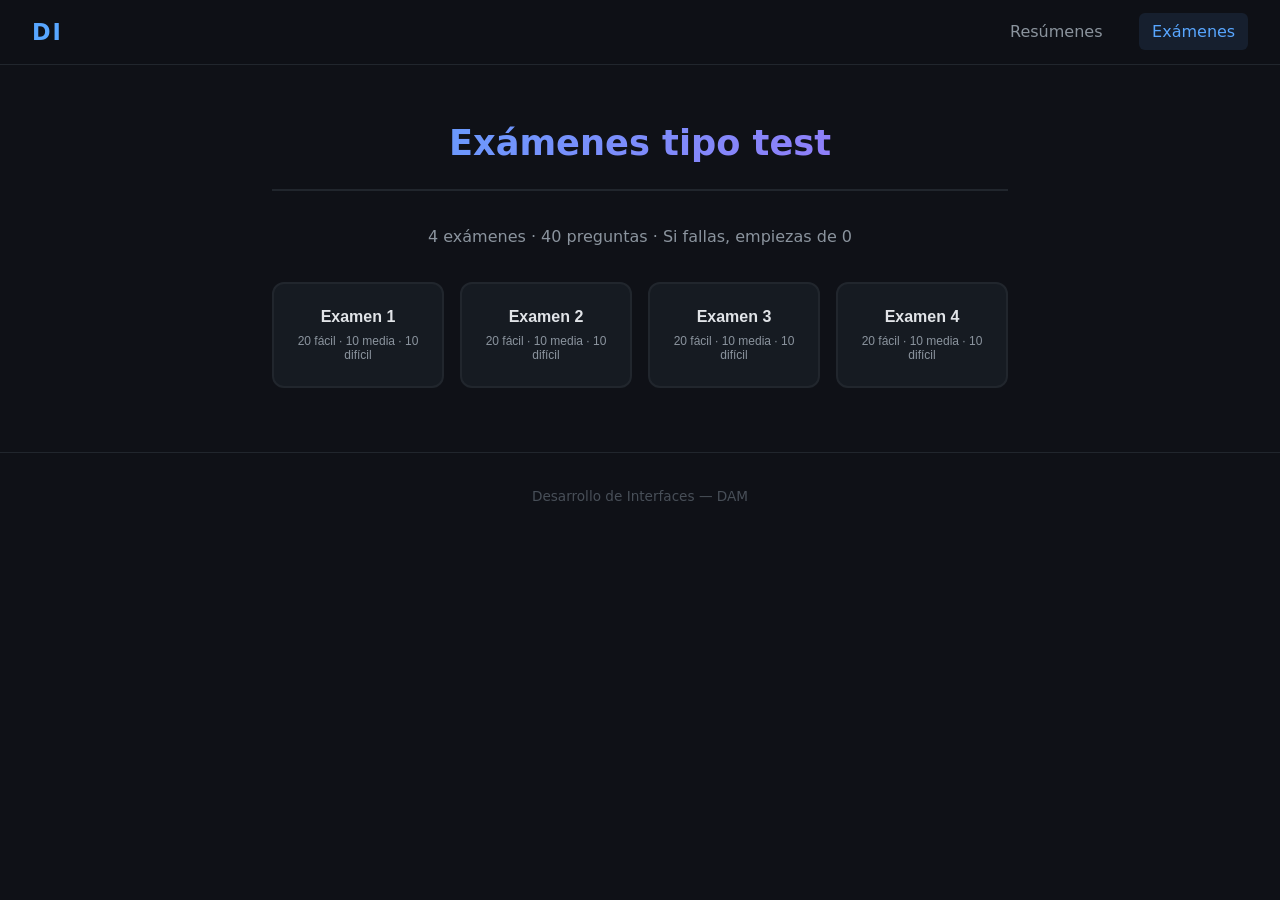
==== examenes.html @ 13e8ae83 "Web completa: resúmenes del temario y 4 exámenes tipo test" ====
<!DOCTYPE html>
<html lang="es">
<head>
    <meta charset="UTF-8">
    <meta name="viewport" content="width=device-width, initial-scale=1.0">
    <title>Exámenes — Desarrollo de Interfaces</title>
    <link rel="stylesheet" href="css/style.css">
</head>
<body>
    <nav class="topnav">
        <a href="index.html" class="nav-logo">DI</a>
        <div class="nav-links">
            <a href="temario.html">Resúmenes</a>
            <a href="examenes.html" class="active">Exámenes</a>
        </div>
    </nav>

    <div class="exam-container">
        <h1 class="tema-title" style="text-align:center;margin-top:1rem;">Exámenes tipo test</h1>
        <p style="text-align:center;color:#8b949e;margin-bottom:2rem;">4 exámenes · 40 preguntas · Si fallas, empiezas de 0</p>

        <div class="exam-selector" id="examSelector">
            <button class="exam-btn" onclick="startExam(0)">Examen 1<div class="difficulty-info">20 fácil · 10 media · 10 difícil</div></button>
            <button class="exam-btn" onclick="startExam(1)">Examen 2<div class="difficulty-info">20 fácil · 10 media · 10 difícil</div></button>
            <button class="exam-btn" onclick="startExam(2)">Examen 3<div class="difficulty-info">20 fácil · 10 media · 10 difícil</div></button>
            <button class="exam-btn" onclick="startExam(3)">Examen 4<div class="difficulty-info">20 fácil · 10 media · 10 difícil</div></button>
        </div>

        <div class="quiz-area" id="quizArea">
            <div class="progress-bar-container"><div class="progress-bar" id="progressBar"></div></div>
            <div class="streak-bar">
                <span>Progreso:</span>
                <div class="streak-dots" id="streakDots"></div>
            </div>
            <div class="quiz-header">
                <span class="quiz-counter">Pregunta <span id="qNum">1</span>/40</span>
                <span class="difficulty-badge" id="diffBadge"></span>
            </div>
            <div class="question-card">
                <div class="question-text" id="qText"></div>
                <div class="options-grid" id="optionsGrid"></div>
            </div>
            <div style="text-align:center;margin-top:1rem;">
                <button class="result-btn btn-restart" onclick="backToSelector()" style="font-size:0.85rem;padding:0.5rem 1.2rem;">← Volver a exámenes</button>
            </div>
        </div>
    </div>

    <!-- FAIL OVERLAY -->
    <div class="result-overlay" id="failOverlay">
        <div class="result-card">
            <div class="result-icon">💀</div>
            <div class="result-title" style="color:#f85149;">¡Has fallado!</div>
            <div class="result-msg" id="failMsg">Vuelves a empezar desde la pregunta 1.</div>
            <button class="result-btn btn-restart" onclick="restartExam()">Reintentar desde el inicio</button>
        </div>
    </div>

    <!-- SUCCESS OVERLAY -->
    <div class="result-overlay" id="successOverlay">
        <div class="result-card">
            <div class="result-icon">🏆</div>
            <div class="result-title" style="color:#3fb950;">¡Examen completado!</div>
            <div class="result-msg" id="successMsg">Has contestado las 40 preguntas correctamente.</div>
            <button class="result-btn btn-success" onclick="backToSelector()">Volver a exámenes</button>
        </div>
    </div>

    <footer><p>Desarrollo de Interfaces — DAM</p></footer>

<script>
// ===================== ALL 160 QUESTIONS =====================
// Each exam: 40 questions (indices 0-19 easy, 20-29 medium, 30-39 hard)
const allExams = [

// ==================== EXAMEN 1 ====================
[
// --- FÁCIL (20) ---
{q:"¿Qué norma ISO define la usabilidad?",o:["ISO 9241-11","ISO 27001","ISO 9001","ISO 14001"],a:0,d:"facil"},
{q:"¿Cuáles son los tres pilares de la usabilidad según la ISO 9241-11?",o:["Efectividad, eficiencia y satisfacción","Velocidad, diseño y color","Accesibilidad, portabilidad y seguridad","Funcionalidad, fiabilidad y mantenibilidad"],a:0,d:"facil"},
{q:"Un radio button permite selección...",o:["Exclusiva (1 de N)","Múltiple (0 a N)","De texto libre","De arrastrar y soltar"],a:0,d:"facil"},
{q:"¿Qué tipo de interfaz es la de un software interno de un banco que el empleado debe usar obligatoriamente?",o:["Uso obligado","Uso electivo","Uso opcional","Uso recreativo"],a:0,d:"facil"},
{q:"¿Qué patrón de escaneo es típico en páginas con mucho texto como blogs?",o:["Patrón en F","Patrón en Z","Patrón en X","Patrón en L"],a:0,d:"facil"},
{q:"¿Cuántos elementos puede retener la memoria a corto plazo según la Ley de Miller?",o:["Entre 5 y 9","Entre 1 y 3","Entre 10 y 15","Entre 20 y 25"],a:0,d:"facil"},
{q:"Un checkbox permite selección...",o:["Múltiple (0 a N)","Exclusiva (1 de N)","Solo de 2 opciones","Secuencial"],a:0,d:"facil"},
{q:"¿Qué tipo de diálogo bloquea el resto de la aplicación?",o:["Modal","No modal","Flotante","Emergente"],a:0,d:"facil"},
{q:"¿Qué tipo de fuente es generalmente preferida para interfaces digitales?",o:["Sans Serif","Serif","Monospace","Cursiva"],a:0,d:"facil"},
{q:"¿Qué estándar WCAG AA exige para el contraste de texto?",o:["Ratio 4.5:1","Ratio 2:1","Ratio 10:1","Ratio 1:1"],a:0,d:"facil"},
{q:"¿Qué representa la fase final de obtención de información útil de una base de datos?",o:["Los informes","Las consultas SQL","Las tablas","Los formularios"],a:0,d:"facil"},
{q:"¿Qué sección del informe aparece una sola vez al inicio con el título y logo?",o:["Cabecera del informe","Cabecera de página","Detalle","Pie de informe"],a:0,d:"facil"},
{q:"¿Qué sección del informe contiene el grueso de la información y se repite por cada registro?",o:["Detalle","Cabecera del informe","Pie de grupo","Cabecera de grupo"],a:0,d:"facil"},
{q:"¿Qué herramienta de informes utiliza archivos XML para definir la lógica visual?",o:["PHPReports","Crystal Reports","JasperReports","Microsoft Report Builder"],a:0,d:"facil"},
{q:"En JasperReports, ¿cuál es el formato del fichero de diseño legible?",o:["JRXML","JASPER","JSON","CSV"],a:0,d:"facil"},
{q:"¿Qué formato se obtiene al compilar un fichero JRXML?",o:[".jasper",".jar",".class",".pdf"],a:0,d:"facil"},
{q:"¿Qué librería Apache se usa para generar PDFs en JasperReports?",o:["iText PDF Library","Apache POI","Commons Logging","Commons Digester"],a:0,d:"facil"},
{q:"¿Qué tipo de control combina una caja de texto con una lista?",o:["Combo box","Drop-down list","Radio button","Checkbox"],a:0,d:"facil"},
{q:"Según Nielsen, ¿qué heurística dice que el sistema siempre debe informar al usuario de lo que ocurre?",o:["Visibilidad del estado del sistema","Prevención de errores","Diseño estético y minimalista","Ayuda y documentación"],a:0,d:"facil"},
{q:"¿Qué patrón de escaneo es típico en Landing Pages con poco texto?",o:["Patrón en Z","Patrón en F","Patrón en S","Patrón en W"],a:0,d:"facil"},

// --- MEDIA (10) ---
{q:"¿Qué diferencia hay entre eficacia y eficiencia en usabilidad?",o:["Eficacia es lograr el objetivo; eficiencia es con cuántos recursos","Eficiencia es lograr el objetivo; eficacia es la rapidez","Son sinónimos dentro de la ISO 9241-11","Eficacia mide satisfacción; eficiencia mide errores"],a:0,d:"media"},
{q:"¿Qué es la affordance en diseño de interfaces?",o:["Lo que un objeto puede hacer (su capacidad funcional)","El color que tiene un botón","La posición de un elemento en pantalla","El tipo de fuente utilizada"],a:0,d:"media"},
{q:"¿Cuál es la diferencia entre un informe incrustado y uno no incrustado?",o:["El incrustado se compila con el binario; el no incrustado es un archivo externo","El incrustado es dinámico; el no incrustado es estático","No hay diferencia real","El incrustado solo funciona en web"],a:0,d:"media"},
{q:"¿Qué modelo de objetos de Crystal Reports permite manipular programáticamente el informe en tiempo de ejecución?",o:["ReportDocument","CrystalReportViewer","InfoObject","ReportEngine"],a:0,d:"media"},
{q:"En la Ley de Jakob, ¿qué principio establece?",o:["Los usuarios esperan que tu sitio funcione como los demás que usan","Cada página debe tener máximo 7 elementos","Los colores deben ser consistentes","Los menús deben estar siempre visibles"],a:0,d:"media"},
{q:"¿Cuál es la ventaja principal de filtrar datos en el origen (SQL) vs en el destino?",o:["Es más eficiente porque reduce la carga de datos transferidos","No tiene ninguna ventaja","Se obtienen más registros","Permite usar más colores en el informe"],a:0,d:"media"},
{q:"¿Qué función de PHPReports recupera el valor actual del puntero en la fila?",o:["getValue(campo)","getSum(campo)","getMax(campo)","getRowCount()"],a:0,d:"media"},
{q:"Un aviso de batería baja en el móvil, ¿qué tipo de diálogo debería ser?",o:["No modal, porque no debe interrumpir al usuario","Modal, porque es una alerta importante","Siempre debería ser una notificación push","No debería mostrarse nunca"],a:0,d:"media"},
{q:"¿Por qué no se debe usar solo el color para transmitir información importante en una interfaz?",o:["Porque las personas con daltonismo no podrían percibirla","Porque los colores se ven diferentes en cada pantalla","Porque los colores distraen","Porque slows down rendering"],a:0,d:"media"},
{q:"¿Qué sección del informe muestra subtotales y resúmenes por categoría?",o:["Pie de grupo","Cabecera del informe","Detalle","Cabecera de página"],a:0,d:"media"},

// --- DIFÍCIL (10) ---
{q:"¿Cuál es la diferencia entre affordance y significancia en diseño de interfaces?",o:["Affordance es lo que el objeto puede hacer; significancia es la pista visual que lo comunica","Son el mismo concepto con diferente nombre","Affordance es visual; significancia es funcional","Significancia solo aplica a iconos, affordance a botones"],a:0,d:"dificil"},
{q:"En Crystal Reports, ¿qué modelo de objetos está orientado a configuración avanzada en servidores Enterprise?",o:["InfoObject","ReportDocument","CrystalReportViewer","ReportFactory"],a:0,d:"dificil"},
{q:"¿Por qué se recomienda evitar el azul puro en texto fino de interfaces?",o:["El ojo humano tiene dificultad para enfocarlo en líneas finas","No se ve bien en pantallas OLED","Es un color reservado para enlaces","Reduce el contraste automáticamente"],a:0,d:"dificil"},
{q:"¿Qué dependencia Apache en JasperReports se encarga del análisis de reglas de configuración XML de los JRXML?",o:["Commons Digester","Commons Logging","iText PDF Library","Apache POI"],a:0,d:"dificil"},
{q:"¿Qué heurística de Nielsen establece que los aceleradores para expertos deben ser invisibles para los novatos?",o:["Flexibilidad y eficiencia de uso","Prevención de errores","Consistencia y estándares","Reconocer mejor que recordar"],a:0,d:"dificil"},
{q:"¿Qué visor de JasperReports extiende JFrame y funciona como ventana independiente?",o:["JasperViewer","JRViewer","JasperExportManager","JasperPrint"],a:0,d:"dificil"},
{q:"En un informe incrustado (embedded), ¿por qué ofrece mayor seguridad que uno externo?",o:["Porque al compilar se incrusta en el ensamblado (DLL/EXE) y no es editable","Porque usa encriptación AES","Porque requiere autenticación del usuario","Porque solo funciona en redes locales"],a:0,d:"dificil"},
{q:"¿Por qué las rutas de disco fallan al empaquetar un JAR con informes JasperReports?",o:["Porque al empaquetar el JAR las rutas absolutas no existen dentro del archivo comprimido","Porque Java no soporta rutas de disco","Porque los informes deben ser compilados antes","Porque el JAR no puede contener archivos XML"],a:0,d:"dificil"},
{q:"¿Qué test de usabilidad se realiza en la fase final para certificar que cumple los estándares?",o:["Test de validación","Test exploratorio","Test de evaluación","Test de comparación"],a:0,d:"dificil"},
{q:"¿Qué método de Java permite acceder a ficheros de forma independiente al sistema operativo dentro de un JAR?",o:["getClass().getResource()","File.open()","System.loadLibrary()","Runtime.exec()"],a:0,d:"dificil"}
],

// ==================== EXAMEN 2 ====================
[
// --- FÁCIL (20) ---
{q:"¿Qué es la usabilidad?",o:["El grado en que un producto puede ser usado con efectividad, eficiencia y satisfacción","La velocidad con la que carga una página","La cantidad de funciones que tiene un software","Lo bonito que es un diseño"],a:0,d:"facil"},
{q:"En una interfaz de uso electivo, ¿qué pasa si la usabilidad es mala?",o:["El usuario se va a la competencia","El usuario debe adaptarse","No pasa nada","El sistema se cae"],a:0,d:"facil"},
{q:"¿Qué sección del informe se repite en cada folio con los encabezados de columna?",o:["Cabecera de página","Cabecera del informe","Detalle","Pie de informe"],a:0,d:"facil"},
{q:"¿Qué principio de diseño visual dice que los controles similares deben estar juntos?",o:["Agrupamiento","Visibilidad","Consistencia","Minimismo"],a:0,d:"facil"},
{q:"¿Qué heurística de Nielsen habla de ofrecer salidas de emergencia claras como Deshacer?",o:["Control y libertad del usuario","Visibilidad del estado","Prevención de errores","Diseño minimalista"],a:0,d:"facil"},
{q:"Un diálogo no modal permite...",o:["Interactuar con la ventana principal mientras está abierto","Bloquear toda la aplicación","Solo ver información","Ejecutar scripts automáticos"],a:0,d:"facil"},
{q:"¿Qué componente de JasperReports se genera al llenar un .jasper con datos?",o:["JasperPrint","JRXML","JasperViewer","JRViewer"],a:0,d:"facil"},
{q:"¿A qué formatos puede exportarse un JasperPrint?",o:["PDF, HTML, Excel, Word","Solo PDF","Solo HTML","Solo Excel"],a:0,d:"facil"},
{q:"¿Qué propiedad del color se refiere a la pureza del mismo?",o:["Saturación","Tonalidad","Brillo","Opacidad"],a:0,d:"facil"},
{q:"¿Qué tipo de usuario necesita claridad, guía paso a paso y seguridad?",o:["Usuario novato","Usuario experto","Administrador del sistema","Diseñador UX"],a:0,d:"facil"},
{q:"¿Qué es un modelo mental en diseño de interfaces?",o:["Lo que el usuario cree sobre cómo funciona un sistema","El diagrama UML del sistema","El código fuente de la interfaz","Las instrucciones del manual"],a:0,d:"facil"},
{q:"¿Qué función de PHPReports cuenta las filas del grupo actual?",o:["getRowCount()","getValue()","getSum()","getMax()"],a:0,d:"facil"},
{q:"¿Qué librería Apache transforma datos en libros de Microsoft Excel en JasperReports?",o:["Apache POI","iText PDF","Commons Logging","Commons Digester"],a:0,d:"facil"},
{q:"¿Cuál es el primer paso para crear un informe en Crystal Reports con Visual Studio?",o:["Nuevo Proyecto → Reporting → Aplicación de Crystal Reports","Abrir un archivo PDF","Escribir código SQL directamente","Crear una base de datos nueva"],a:0,d:"facil"},
{q:"¿Qué regla de diseño dice que el texto oscuro debe ir sobre fondo claro?",o:["Contraste","Saturación","Agrupamiento","Affordance"],a:0,d:"facil"},
{q:"¿Qué principio de la Gestalt dice que los elementos cercanos se perciben como relacionados?",o:["Principio de agrupamiento (proximidad)","Principio de similitud","Principio de cierre","Principio de continuidad"],a:0,d:"facil"},
{q:"¿Qué tipo de test de usabilidad se usa en la fase inicial para evaluar conceptos preliminares?",o:["Test exploratorio","Test de validación","Test de comparación","Test de evaluación"],a:0,d:"facil"},
{q:"Los informes incluyen metadatos como...",o:["Números de página, fechas de generación, agrupaciones","Solo el nombre de la base de datos","Solo la fecha actual","Solo el nombre del usuario"],a:0,d:"facil"},
{q:"¿Qué es la tolerancia al error en usabilidad?",o:["Prevenir errores, facilitar recuperación y permitir reversibilidad","Ignorar todos los errores del usuario","Mostrar solo códigos de error técnicos","Reiniciar la app ante cualquier fallo"],a:0,d:"facil"},
{q:"¿Qué sección del informe indica el inicio de una nueva categoría?",o:["Cabecera de grupo","Cabecera de página","Pie de informe","Detalle"],a:0,d:"facil"},

// --- MEDIA (10) ---
{q:"¿Qué diferencia principal hay entre una drop-down list y un combo box?",o:["El combo box permite escribir un valor nuevo además de elegir de la lista","No hay diferencia","La drop-down permite selección múltiple","El combo box solo muestra números"],a:0,d:"media"},
{q:"¿Qué significa que la memorabilidad es clave para software de uso esporádico?",o:["Que el usuario pueda volver después de mucho tiempo y recordar cómo usarlo","Que el software se cierre automáticamente","Que necesita tutorial obligatorio cada vez","Que solo funciona con contraseña"],a:0,d:"media"},
{q:"¿Por qué un radio button siempre debe tener una opción seleccionada por defecto?",o:["Para que el usuario siempre tenga un valor inicial válido y no deje la selección vacía","Porque el sistema no puede funcionar sin selección","Porque es una regla del navegador","Para que el formulario sea más bonito"],a:0,d:"media"},
{q:"En PHPReports, ¿qué método vincula la lógica del informe con el archivo XML?",o:["setXML(\"archivo.xml\")","run()","setPassword()","setUser()"],a:0,d:"media"},
{q:"¿Cuál es la diferencia entre el test de evaluación y el test de validación?",o:["Evaluación valida operaciones en fase intermedia; validación certifica en fase final","Son el mismo test con diferente nombre","Evaluación es más difícil","Validación se hace solo con código"],a:0,d:"media"},
{q:"¿Qué heurística de Nielsen establece que es mejor un diseño que prevenga errores que buenos mensajes de error?",o:["Prevención de errores","Ayudar a reconocer errores","Visibilidad del estado","Control y libertad del usuario"],a:0,d:"media"},
{q:"¿Por qué los informes son más complejos de construir que una consulta SQL?",o:["Porque requieren definir jerarquías, flujos y sumarios además de los datos","Porque necesitan más memoria RAM","Porque SQL no puede usarse en informes","Porque los informes no usan bases de datos"],a:0,d:"media"},
{q:"Si un icono no tiene etiqueta de texto ni tooltip, ¿qué problema genera?",o:["Duda → fricción → mala usabilidad","Mejora el rendimiento","Es más accesible","No genera ningún problema"],a:0,d:"media"},
{q:"¿Qué modelo de Crystal Reports es el más ligero y se usa para ver e imprimir informes?",o:["CrystalReportViewer","ReportDocument","InfoObject","ReportEngine"],a:0,d:"media"},
{q:"¿Qué sucede si el diseño no coincide con el modelo mental del usuario?",o:["Se genera fricción y el usuario comete errores","El sistema se bloquea","El diseño se adapta automáticamente","No pasa nada importante"],a:0,d:"media"},

// --- DIFÍCIL (10) ---
{q:"¿Cuál es la diferencia entre un informe incrustado y uno no incrustado en cuanto a mantenimiento?",o:["El incrustado requiere recompilación; el no incrustado permite actualización en caliente","El incrustado se actualiza automáticamente; el no incrustado se borra","Ambos requieren recompilación","Ambos permiten actualización en caliente"],a:0,d:"dificil"},
{q:"¿Qué estrategia debe seguirse si en una base de datos no hay un campo de 'ciudad' para filtrar informes?",o:["Buscar por rango de códigos postales o prefijos telefónicos","No se puede filtrar","Crear una nueva base de datos","Pedir al usuario que escriba la ciudad manualmente"],a:0,d:"dificil"},
{q:"¿Qué heurística de Nielsen dice que cada unidad de información extra compite con la información relevante?",o:["Diseño estético y minimalista","Visibilidad del estado","Prevención de errores","Correspondencia con el mundo real"],a:0,d:"dificil"},
{q:"En JasperReports, ¿en qué paso del flujo se une el .jasper con un DataSource?",o:["En el llenado (fill), generando un JasperPrint","En la compilación del JRXML","En la exportación a PDF","En la creación del diseño"],a:0,d:"dificil"},
{q:"¿Qué diferencia hay entre JRViewer y JasperViewer?",o:["JRViewer está basado en JPanel (se incrusta en apps); JasperViewer extiende JFrame (ventana independiente)","Son iguales pero con diferente nombre","JRViewer solo exporta; JasperViewer solo visualiza","JRViewer es para web; JasperViewer para escritorio"],a:0,d:"dificil"},
{q:"¿Qué dependencia de JasperReports se encarga de la gestión centralizada de depuración de errores del motor?",o:["Commons Logging","Commons Digester","iText PDF Library","Apache POI"],a:0,d:"dificil"},
{q:"¿Qué clase de JasperReports se usa para exportaciones directas a ficheros sin interfaz gráfica?",o:["JasperExportManager","JasperViewer","JRViewer","JasperPrint"],a:0,d:"dificil"},
{q:"¿Por qué la eficacia se considera un prerrequisito y la eficiencia una optimización?",o:["Porque primero el usuario debe lograr su objetivo y luego se mide con cuántos recursos lo hizo","Porque la eficiencia no importa","Porque la eficacia solo se mide en tests","Porque la eficiencia solo aplica a sistemas rápidos"],a:0,d:"dificil"},
{q:"¿Qué tipo de prueba de usabilidad compara alternativas de diseño o con la competencia?",o:["Test de comparación","Test de validación","Test exploratorio","Test de evaluación"],a:0,d:"dificil"},
{q:"¿Cuál es la regla de oro del filtrado de informes en Big Data?",o:["Basar los filtros en campos indexados para tiempos de respuesta óptimos","Usar solo filtros de texto","Nunca filtrar en Big Data","Filtrar siempre en el destino"],a:0,d:"dificil"}
],

// ==================== EXAMEN 3 ====================
[
// --- FÁCIL (20) ---
{q:"¿Qué significa eficacia en usabilidad?",o:["Lograr el objetivo con precisión y plenitud","Hacerlo rápido","Que sea bonito","Que no haya errores técnicos"],a:0,d:"facil"},
{q:"¿Qué significa eficiencia en usabilidad?",o:["Los recursos empleados (tiempo, esfuerzo) para lograr el objetivo","Lograr el objetivo","La satisfacción del usuario","El número de funciones disponibles"],a:0,d:"facil"},
{q:"¿Qué principio de diseño establece que los controles frecuentes deben ser visibles y los raros ocultos?",o:["Visibilidad","Agrupamiento","Consistencia","Affordance"],a:0,d:"facil"},
{q:"Un usuario experto necesita principalmente...",o:["Rapidez, eficiencia y control total","Guía paso a paso y seguridad","Colores brillantes","Tutoriales constantes"],a:0,d:"facil"},
{q:"¿Qué tipo de fuente se considera mejor para papel impreso?",o:["Serif","Sans Serif","Monospace","Decorativa"],a:0,d:"facil"},
{q:"¿Qué propiedad del color se refiere a la cantidad de luz?",o:["Brillo","Tonalidad","Saturación","Opacidad"],a:0,d:"facil"},
{q:"¿Qué heurística de Nielsen habla de seguir las convenciones de la plataforma?",o:["Consistencia y estándares","Visibilidad del estado","Control y libertad","Diseño minimalista"],a:0,d:"facil"},
{q:"¿Qué sección del informe contiene los totales generales?",o:["Pie de informe","Cabecera del informe","Detalle","Cabecera de grupo"],a:0,d:"facil"},
{q:"¿Qué método ejecuta el motor de transformación en PHPReports?",o:["run()","execute()","start()","generate()"],a:0,d:"facil"},
{q:"¿Para qué sirve un diálogo modal?",o:["Para decisiones críticas como confirmar borrado de datos","Para mostrar paletas de herramientas","Para mostrar notificaciones informativas","Para hacer búsquedas"],a:0,d:"facil"},
{q:"¿Qué heurística de Nielsen dice que hay que hablar el lenguaje del usuario?",o:["Correspondencia con el mundo real","Consistencia y estándares","Diseño minimalista","Prevención de errores"],a:0,d:"facil"},
{q:"La facilidad de aprendizaje es clave para sistemas de...",o:["Uso público como webs","Uso interno de empresa","Uso esporádico","Juegos"],a:0,d:"facil"},
{q:"¿Qué tipo de conexión configura Crystal Reports para acceder a SQL Server?",o:["OLE DB (ADO)","FTP","SSH","WebSocket"],a:0,d:"facil"},
{q:"¿Qué representa la tonalidad de un color?",o:["El color en sí (rojo, verde, azul...)","La pureza del color","La cantidad de luz","La transparencia"],a:0,d:"facil"},
{q:"¿Qué acción realiza la función getSum(campo) de PHPReports?",o:["Acumula en memoria los valores para el grupo actual","Recupera el valor actual","Cuenta filas","Obtiene el valor máximo"],a:0,d:"facil"},
{q:"Una tienda online es un ejemplo de interfaz de...",o:["Uso electivo","Uso obligado","Uso interno","Uso restringido"],a:0,d:"facil"},
{q:"¿Qué es la reversibilidad en tolerancia al error?",o:["La posibilidad de deshacer acciones (botón Deshacer)","Que el sistema nunca falle","Que no haya botones","Que el sistema se reinicie solo"],a:0,d:"facil"},
{q:"¿Qué heurística dice que es mejor reconocer que recordar?",o:["Reconocer mejor que recordar","Prevención de errores","Consistencia y estándares","Ayuda y documentación"],a:0,d:"facil"},
{q:"Un panel de colores en Photoshop debería ser un diálogo...",o:["No modal, porque necesitas ver el lienzo","Modal, porque es una herramienta importante","Maximizado","Minimizado"],a:0,d:"facil"},
{q:"¿Dónde se ubican los subtotales de un grupo en un informe?",o:["En el pie de grupo","En la cabecera del informe","En el detalle","En la cabecera de página"],a:0,d:"facil"},

// --- MEDIA (10) ---
{q:"¿Qué ventaja tienen los informes no incrustados sobre los incrustados?",o:["Permiten actualización en caliente sin recompilar","Son más seguros","Se compilan automáticamente","Tienen mejor rendimiento"],a:0,d:"media"},
{q:"¿Por qué la satisfacción del usuario es importante en usabilidad?",o:["Porque un usuario insatisfecho abandonará el producto incluso si es funcional","Solo importa en redes sociales","No es realmente importante","Solo afecta a usuarios novatos"],a:0,d:"media"},
{q:"¿Qué problema puede generar usar colores muy saturados en una interfaz?",o:["Cansan la vista del usuario","Mejoran la legibilidad","No generan ningún problema","Hacen la interfaz más accesible"],a:0,d:"media"},
{q:"¿Qué significa que la significancia es una pista visual que comunica la affordance?",o:["Que elementos visuales como sombras o bordes indican que algo es clickeable","Que el color del botón cambia al hacer click","Que hay un manual de usuario incluido","Que todos los elementos deben ser iguales"],a:0,d:"media"},
{q:"¿Por qué es mejor usar un calendario en lugar de pedir escribir fechas manualmente?",o:["Porque previene errores de formato y entrada","Porque es más bonito","Porque ocupa menos espacio","Porque es obligatorio por ley"],a:0,d:"media"},
{q:"¿Qué riesgo tiene una interfaz de uso obligado con mala usabilidad?",o:["El usuario se frustra pero debe adaptarse, reduciendo productividad","El usuario se va a la competencia","No tiene ningún riesgo","El sistema se vuelve más seguro"],a:0,d:"media"},
{q:"¿Para qué caso de uso son ideales los informes no incrustados?",o:["ERPs e informes web dinámicos donde el diseño cambia frecuentemente","Apps de escritorio cerradas","Aplicaciones móviles","Juegos"],a:0,d:"media"},
{q:"¿Qué heurística de Nielsen dice que los mensajes de error deben estar en lenguaje claro y sugerir solución?",o:["Ayudar a reconocer, diagnosticar y recuperarse de errores","Prevención de errores","Consistencia y estándares","Visibilidad del estado"],a:0,d:"media"},
{q:"¿Qué significado puede tener el color rojo según la cultura?",o:["Puede significar peligro o suerte según la cultura","Siempre significa peligro","Siempre significa amor","No tiene significado cultural"],a:0,d:"media"},
{q:"¿Cuál es la diferencia entre evaluación heurística y test con usuarios?",o:["Heurística la hacen expertos buscando violaciones de principios; test con usuarios observa personas reales","Son el mismo proceso","Heurística es más cara","Test con usuarios no requiere observación"],a:0,d:"media"},

// --- DIFÍCIL (10) ---
{q:"Si pones el logo de un sitio web a la derecha en vez de a la izquierda, ¿qué principio se viola?",o:["La Ley de Jakob (modelo mental del usuario basado en otros sitios)","Principio de agrupamiento","Ley de Miller","Principio de contraste"],a:0,d:"dificil"},
{q:"¿Por qué getClass().getResource() es preferible a rutas absolutas para acceder a informes en Java?",o:["Porque funciona independientemente del SO y dentro de archivos JAR","Porque es más rápido","Porque no necesita permisos de lectura","Porque solo funciona en Windows"],a:0,d:"dificil"},
{q:"¿Qué relación hay entre la Ley de Miller y el diseño de menús de navegación?",o:["Los menús no deben mostrar más de 5-9 opciones seguidas sin agrupar","Los menús deben ser siempre horizontales","La ley no aplica a menús","Los menús deben tener al menos 15 opciones"],a:0,d:"dificil"},
{q:"En el flujo de JasperReports, ¿por qué el JRXML solo se recompila si hay cambios en el diseño?",o:["Porque el .jasper binario ya compilado se reutiliza para mejorar rendimiento","Porque Java no permite recompilaciones","Porque el JRXML se borra después de compilar","Porque los cambios de datos requieren recompilación"],a:0,d:"dificil"},
{q:"¿Cuál es el uso ideal de informes incrustados (embedded)?",o:["Aplicaciones de escritorio cerradas donde la seguridad prima","ERPs web con informes dinámicos","Sistemas donde el diseño cambia frecuentemente","Aplicaciones móviles con actualizaciones constantes"],a:0,d:"dificil"},
{q:"¿Qué heurística de Nielsen se viola si una aplicación usa términos técnicos incomprensibles para el usuario final?",o:["Correspondencia con el mundo real","Consistencia y estándares","Diseño minimalista","Flexibilidad y eficiencia"],a:0,d:"dificil"},
{q:"¿Qué impacto tiene la falta de significancia en un botón plano sin bordes ni sombras?",o:["El usuario no reconoce que es interactivo y no lo pulsa","El botón funciona más rápido","Mejora la accesibilidad","Reduce el tiempo de carga"],a:0,d:"dificil"},
{q:"En PHPReports, ¿qué función se usa para mostrar el récord de ventas (valor más alto) de un grupo?",o:["getMax(campo)","getSum(campo)","getValue(campo)","getRowCount()"],a:0,d:"dificil"},
{q:"¿Por qué es importante que las carpetas marcadas como Resources se inyecten en el classpath al construir?",o:["Para que los informes sean accesibles dentro del JAR empaquetado independientemente del SO","Para que el IDE compile más rápido","Para que los archivos se borren automáticamente","Para cumplir requisitos de seguridad"],a:0,d:"dificil"},
{q:"¿Qué test de usabilidad es más apropiado para comparar tu diseño con el de la competencia?",o:["Test de comparación","Test de validación","Test exploratorio","Test de evaluación"],a:0,d:"dificil"}
],

// ==================== EXAMEN 4 ====================
[
// --- FÁCIL (20) ---
{q:"¿Qué heurística de Nielsen habla de ofrecer ayuda y documentación fácil de buscar?",o:["Ayuda y documentación","Prevención de errores","Visibilidad del estado","Diseño estético"],a:0,d:"facil"},
{q:"Los registros individuales crudos se muestran en...",o:["Una tabla","Un informe","Un formulario","Un gráfico"],a:0,d:"facil"},
{q:"¿Qué propiedad del color se refiere al color en sí?",o:["Tonalidad","Saturación","Brillo","Contraste"],a:0,d:"facil"},
{q:"¿Qué heurística habla de no contener información irrelevante?",o:["Diseño estético y minimalista","Ayuda y documentación","Visibilidad del estado","Control y libertad"],a:0,d:"facil"},
{q:"¿Qué clase se instancia primero en PHPReports?",o:["PHPReportMaker","PHPReportViewer","PHPReportEngine","PHPReportBuilder"],a:0,d:"facil"},
{q:"¿Dónde debe ponerse el botón de compra según el patrón en Z?",o:["Abajo-derecha","Arriba-izquierda","Centro de la página","Abajo-izquierda"],a:0,d:"facil"},
{q:"¿Qué tres cosas debe dar la tolerancia al error?",o:["Prevención, recuperación y reversibilidad","Velocidad, color y tamaño","Contraste, brillo y saturación","Eficacia, eficiencia y satisfacción"],a:0,d:"facil"},
{q:"¿Qué principio de diseño mantiene la misma distribución y estilo en toda la app?",o:["Consistencia","Agrupamiento","Visibilidad","Affordance"],a:0,d:"facil"},
{q:"¿Qué tipo de interfaz ideal tiene el usuario experto?",o:["Atajos de teclado, comandos, personalización","Asistentes y menús explicativos","Iconos grandes con texto descriptivo","Tutoriales interactivos"],a:0,d:"facil"},
{q:"En un informe, ¿qué son los campos calculados?",o:["Resultados que no existen físicamente en la BD como porcentajes","Campos que se calculan a mano","Columnas vacías del informe","Campos obligatorios del formulario"],a:0,d:"facil"},
{q:"¿Cómo se escribe un buen mensaje de error según la usabilidad?",o:["En lenguaje claro indicando el problema y sugiriendo solución","Con un código numérico técnico","Solo con el texto 'Error'","En inglés siempre"],a:0,d:"facil"},
{q:"¿Qué función de PHPReports obtiene el valor máximo del grupo?",o:["getMax(campo)","getSum(campo)","getValue(campo)","getAvg(campo)"],a:0,d:"facil"},
{q:"¿Qué es la facilidad de aprendizaje en usabilidad?",o:["La facilidad para realizar tareas la primera vez que se usa el diseño","La velocidad de carga de la página","La cantidad de tutoriales disponibles","El número de idiomas soportados"],a:0,d:"facil"},
{q:"¿Qué sucede cuando guardas cambios al cerrar una aplicación? ¿Qué tipo de diálogo aparece?",o:["Modal, porque es una decisión crítica","No modal, porque no es importante","No aparece ninguno","Un diálogo flotante"],a:0,d:"facil"},
{q:"¿Qué usa una drop-down list para evitar errores del usuario?",o:["Una lista cerrada de opciones predefinidas","Texto libre sin validación","Solo números","Solo fechas"],a:0,d:"facil"},
{q:"¿Cuántas heurísticas estableció Jakob Nielsen?",o:["10","5","7","12"],a:0,d:"facil"},
{q:"El espacio en blanco sirve para...",o:["Separar secciones visualmente y mejorar la legibilidad","Desperdiciar espacio en pantalla","Hacer la página más lenta","Ocultar contenido importante"],a:0,d:"facil"},
{q:"¿Con qué se deben acompañar siempre los iconos para evitar ambigüedad?",o:["Etiqueta de texto o tooltip","Más iconos","Colores brillantes","Animaciones"],a:0,d:"facil"},
{q:"¿Qué formato universal tienen los informes para presentar información?",o:["Lenguaje visual y escrito comprensible sin formación previa","Solo código binario","Solo gráficos","Solo tablas numéricas"],a:0,d:"facil"},
{q:"¿Qué componente de un informe otorga permanencia y movilidad fuera del sistema?",o:["La portabilidad (diseñados para impresión)","La velocidad","El color","La base de datos"],a:0,d:"facil"},

// --- MEDIA (10) ---
{q:"¿Por qué en el patrón en F el contenido importante debe estar al inicio de los párrafos?",o:["Porque el usuario solo lee las primeras palabras de cada línea antes de escanear verticalmente","Porque los motores de búsqueda lo exigen","Porque el CSS lo requiere","Porque las pantallas solo muestran el inicio"],a:0,d:"media"},
{q:"¿Qué problema genera tener un menú con 15 opciones seguidas sin agrupar?",o:["Viola la Ley de Miller al superar la capacidad de memoria a corto plazo","Mejora la navegación","No genera ningún problema","Hace la app más profesional"],a:0,d:"media"},
{q:"¿Cuál es la diferencia entre prevenir errores y recuperarse de errores?",o:["Prevenir usa diseño proactivo (ej. calendarios); recuperarse ofrece mensajes claros después del error","Son lo mismo","Prevenir es más costoso así que no se recomienda","Recuperarse significa reiniciar el sistema"],a:0,d:"media"},
{q:"¿Qué ventaja tiene un informe incrustado en cuanto a implementación?",o:["Es más simple con menos archivos que gestionar","Es más flexible","Permite cambios en caliente","Es más dinámico"],a:0,d:"media"},
{q:"¿Qué heurística de Nielsen cubre los atajos de teclado para usuarios avanzados?",o:["Flexibilidad y eficiencia de uso","Prevención de errores","Consistencia y estándares","Visibilidad del estado"],a:0,d:"media"},
{q:"¿Por qué el Principio de agrupamiento de la Gestalt es importante en diseño?",o:["Porque el cerebro agrupa elementos cercanos como relacionados y esto organiza la información","Porque los elementos deben estar lejos entre sí","Porque mejora la velocidad de carga","Porque es obligatorio por normativa"],a:0,d:"media"},
{q:"¿Qué hace el método setUser() en PHPReports?",o:["Define las credenciales de usuario para la conexión a la base de datos","Cambia el nombre del informe","Establece el estilo visual","Exporta el informe"],a:0,d:"media"},
{q:"¿Por qué se dice que el botón Deshacer es la mejor herramienta para un usuario?",o:["Porque permite revertir acciones no deseadas, ofreciendo seguridad y reduciendo el miedo al error","Porque es el botón más grande","Porque es obligatorio en todas las apps","Porque los usuarios no leen instrucciones"],a:0,d:"media"},
{q:"¿Cuál es la función de la cabecera de página en un informe?",o:["Repetir los encabezados de columna y numeración en cada folio","Mostrar el logo una sola vez","Calcular totales generales","Filtrar los datos"],a:0,d:"media"},
{q:"¿Qué relación hay entre un enlace azul subrayado y el concepto de affordance?",o:["El color azul y el subrayado son significantes que comunican la affordance de navegar","El azul es obligatorio para todos los links","El subrayado reduce la accesibilidad","No hay relación"],a:0,d:"media"},

// --- DIFÍCIL (10) ---
{q:"¿Cuál es la principal diferencia en seguridad entre informes incrustados y no incrustados?",o:["El incrustado está protegido dentro del binario compilado; el no incrustado es editable en disco","No hay diferencia de seguridad","El no incrustado es más seguro","Ambos usan encriptación"],a:0,d:"dificil"},
{q:"¿Por qué heurística falla una app que muestra 'Error 404' en vez de 'La página que busca no existe'?",o:["Ayudar a reconocer, diagnosticar y recuperarse de errores","Visibilidad del estado","Diseño estético y minimalista","Consistencia y estándares"],a:0,d:"dificil"},
{q:"¿Qué implicación tiene que el informe represente resultados que no existen físicamente en la BD?",o:["Que puede generar campos calculados, porcentajes e indicadores de rendimiento derivados de los datos","Que los datos son falsos","Que la BD está corrupta","Que necesita otra base de datos"],a:0,d:"dificil"},
{q:"En el patrón en Z, ¿por qué la diagonal va de arriba-derecha a abajo-izquierda?",o:["Porque el ojo sigue un recorrido natural de lectura y busca el siguiente punto de interés","Porque las pantallas tienen ese ángulo","Porque CSS define esa dirección","Porque los navegadores lo fuerzan"],a:0,d:"dificil"},
{q:"¿Cuándo tiene sentido usar un informe no incrustado en vez de uno incrustado?",o:["Cuando el diseño del informe cambia frecuentemente y no se quiere recompilar el software","Cuando la seguridad es máxima prioridad","Cuando solo hay un informe en la app","Cuando no se usa base de datos"],a:0,d:"dificil"},
{q:"¿Qué problema de usabilidad genera un botón plano sin ninguna significancia visual?",o:["El usuario no lo identifica como interactivo, violando el principio de affordance","El botón es más rápido de renderizar","Mejora la accesibilidad del formulario","No genera ningún problema"],a:0,d:"dificil"},
{q:"¿Qué heurística de Nielsen se viola cuando una app web tiene un flujo de navegación completamente diferente al estándar?",o:["Consistencia y estándares (y también la Ley de Jakob)","Diseño minimalista","Ayuda y documentación","Visibilidad del estado"],a:0,d:"dificil"},
{q:"¿Por qué Commons Digester es necesaria como dependencia de JasperReports?",o:["Porque analiza las reglas de configuración XML de los ficheros JRXML durante la compilación","Porque genera los PDFs","Porque gestiona la conexión a la BD","Porque exporta a Excel"],a:0,d:"dificil"},
{q:"Si un sistema muestra una barra de carga al 50% pero en realidad ya terminó, ¿qué heurística se viola?",o:["Visibilidad del estado del sistema (información incorrecta al usuario)","Prevención de errores","Consistencia y estándares","Diseño minimalista"],a:0,d:"dificil"},
{q:"¿Cuál es la relación entre el ratio de contraste 4.5:1 WCAG AA y la accesibilidad?",o:["Garantiza que personas con baja visión o daltonismo puedan leer el texto al tener suficiente diferencia de brillo","Es solo una recomendación estética","Solo aplica a imágenes","Solo aplica a vídeos"],a:0,d:"dificil"}
]
];

// ===================== QUIZ ENGINE =====================
let currentExam = -1;
let currentQ = 0;
let examQuestions = [];

function shuffleArray(arr) {
    const a = [...arr];
    for (let i = a.length - 1; i > 0; i--) {
        const j = Math.floor(Math.random() * (i + 1));
        [a[i], a[j]] = [a[j], a[i]];
    }
    return a;
}

function startExam(idx) {
    currentExam = idx;
    currentQ = 0;
    // Shuffle options for each question (keeping track of correct answer)
    examQuestions = allExams[idx].map(q => {
        const options = q.o.map((text, i) => ({ text, isCorrect: i === q.a }));
        const shuffled = shuffleArray(options);
        return { ...q, shuffledOptions: shuffled };
    });
    document.getElementById('examSelector').style.display = 'none';
    document.getElementById('quizArea').classList.add('visible');
    buildStreakDots();
    showQuestion();
}

function buildStreakDots() {
    const container = document.getElementById('streakDots');
    container.innerHTML = '';
    for (let i = 0; i < 40; i++) {
        const dot = document.createElement('div');
        dot.className = 'streak-dot';
        dot.id = 'dot-' + i;
        container.appendChild(dot);
    }
}

function showQuestion() {
    const q = examQuestions[currentQ];
    document.getElementById('qNum').textContent = currentQ + 1;
    document.getElementById('progressBar').style.width = ((currentQ / 40) * 100) + '%';
    
    const badge = document.getElementById('diffBadge');
    badge.textContent = q.d === 'facil' ? 'Fácil' : q.d === 'media' ? 'Media' : 'Difícil';
    badge.className = 'difficulty-badge difficulty-' + q.d;

    document.getElementById('qText').textContent = q.q;

    const grid = document.getElementById('optionsGrid');
    grid.innerHTML = '';
    q.shuffledOptions.forEach((opt, i) => {
        const btn = document.createElement('button');
        btn.className = 'option-btn';
        btn.textContent = opt.text;
        btn.onclick = () => selectAnswer(btn, opt.isCorrect, i);
        grid.appendChild(btn);
    });

    // Update current dot
    for (let i = 0; i < 40; i++) {
        const dot = document.getElementById('dot-' + i);
        if (dot) dot.classList.remove('current');
    }
    const currentDot = document.getElementById('dot-' + currentQ);
    if (currentDot) currentDot.classList.add('current');

    // Scroll to top
    window.scrollTo({ top: 0, behavior: 'smooth' });
}

function selectAnswer(btn, isCorrect, idx) {
    // Disable all buttons
    const allBtns = document.querySelectorAll('.option-btn');
    allBtns.forEach(b => b.classList.add('disabled'));

    if (isCorrect) {
        btn.classList.add('correct');
        const dot = document.getElementById('dot-' + currentQ);
        if (dot) { dot.classList.add('filled'); dot.classList.remove('current'); }

        setTimeout(() => {
            currentQ++;
            if (currentQ >= 40) {
                showSuccess();
            } else {
                showQuestion();
            }
        }, 600);
    } else {
        btn.classList.add('wrong');
        // Show correct answer
        allBtns.forEach(b => {
            const q = examQuestions[currentQ];
            const optText = b.textContent;
            const correctOpt = q.shuffledOptions.find(o => o.isCorrect);
            if (optText === correctOpt.text) {
                b.classList.add('correct');
            }
        });
        setTimeout(() => {
            showFail();
        }, 1200);
    }
}

function showFail() {
    const q = examQuestions[currentQ];
    document.getElementById('failMsg').textContent = 
        'Fallaste en la pregunta ' + (currentQ + 1) + '. Vuelves a empezar desde la pregunta 1.';
    document.getElementById('failOverlay').classList.add('visible');
}

function showSuccess() {
    document.getElementById('progressBar').style.width = '100%';
    document.getElementById('successOverlay').classList.add('visible');
}

function restartExam() {
    document.getElementById('failOverlay').classList.remove('visible');
    currentQ = 0;
    // Re-shuffle options
    examQuestions = allExams[currentExam].map(q => {
        const options = q.o.map((text, i) => ({ text, isCorrect: i === q.a }));
        const shuffled = shuffleArray(options);
        return { ...q, shuffledOptions: shuffled };
    });
    buildStreakDots();
    showQuestion();
}

function backToSelector() {
    document.getElementById('failOverlay').classList.remove('visible');
    document.getElementById('successOverlay').classList.remove('visible');
    document.getElementById('quizArea').classList.remove('visible');
    document.getElementById('examSelector').style.display = 'grid';
}
</script>
</body>
</html>
---- css/style.css ----
/* ===== RESET & BASE ===== */
*, *::before, *::after { box-sizing: border-box; margin: 0; padding: 0; }
html { scroll-behavior: smooth; font-size: 16px; }
body {
    font-family: 'Segoe UI', system-ui, -apple-system, sans-serif;
    background: #0f1117;
    color: #e1e4e8;
    line-height: 1.7;
    min-height: 100vh;
}

/* ===== NAVIGATION ===== */
.topnav {
    position: sticky; top: 0; z-index: 100;
    display: flex; align-items: center; justify-content: space-between;
    padding: 0.8rem 2rem;
    background: rgba(15, 17, 23, 0.95);
    backdrop-filter: blur(12px);
    border-bottom: 1px solid #21262d;
}
.nav-logo {
    font-size: 1.4rem; font-weight: 800;
    color: #58a6ff; text-decoration: none;
    letter-spacing: 2px;
}
.nav-links { display: flex; gap: 1.5rem; }
.nav-links a {
    text-decoration: none; color: #8b949e;
    font-weight: 500; padding: 0.3rem 0.8rem;
    border-radius: 6px; transition: all 0.2s;
}
.nav-links a:hover, .nav-links a.active {
    color: #58a6ff; background: rgba(88, 166, 255, 0.1);
}

/* ===== HERO (index) ===== */
.hero {
    display: flex; align-items: center; justify-content: center;
    min-height: 100vh; padding: 2rem;
    background: radial-gradient(ellipse at 50% 0%, rgba(88,166,255,0.1) 0%, transparent 60%);
}
.hero-content { text-align: center; max-width: 900px; }
.hero-content h1 {
    font-size: 3rem; font-weight: 800;
    background: linear-gradient(135deg, #58a6ff, #a371f7);
    -webkit-background-clip: text; -webkit-text-fill-color: transparent;
    background-clip: text; margin-bottom: 0.5rem;
}
.subtitle { color: #8b949e; font-size: 1.2rem; margin-bottom: 3rem; }
.hero-cards { display: grid; grid-template-columns: 1fr 1fr; gap: 2rem; }
.hero-card {
    background: #161b22; border: 1px solid #21262d;
    border-radius: 16px; padding: 2.5rem 2rem;
    text-decoration: none; color: #e1e4e8;
    transition: all 0.3s; display: flex; flex-direction: column; align-items: center;
}
.hero-card:hover {
    border-color: #58a6ff; transform: translateY(-4px);
    box-shadow: 0 8px 30px rgba(88,166,255,0.15);
}
.card-icon { font-size: 3rem; margin-bottom: 1rem; }
.hero-card h2 { font-size: 1.5rem; margin-bottom: 0.8rem; color: #fff; }
.hero-card p { color: #8b949e; font-size: 0.95rem; margin-bottom: 0.3rem; }
.card-btn {
    margin-top: 1.5rem; padding: 0.6rem 1.5rem;
    background: rgba(88,166,255,0.15); color: #58a6ff;
    border-radius: 8px; font-weight: 600;
}

/* ===== TEMARIO LAYOUT ===== */
.temario-container {
    display: grid; grid-template-columns: 280px 1fr;
    min-height: calc(100vh - 60px);
}

/* Sidebar */
.sidebar {
    position: sticky; top: 60px; height: calc(100vh - 60px);
    overflow-y: auto; padding: 2rem 1.5rem;
    background: #161b22; border-right: 1px solid #21262d;
}
.sidebar h3 { color: #58a6ff; font-size: 0.85rem; text-transform: uppercase; letter-spacing: 1px; margin-bottom: 1rem; }
.sidebar ul { list-style: none; }
.sidebar > ul > li { margin-bottom: 1rem; }
.sidebar > ul > li > a { font-weight: 600; color: #e1e4e8; font-size: 0.95rem; }
.sidebar ul ul { margin-top: 0.3rem; padding-left: 1rem; }
.sidebar ul ul li { margin-bottom: 0.15rem; }
.sidebar ul ul a { font-size: 0.85rem; color: #8b949e; font-weight: 400; }
.sidebar a {
    text-decoration: none; display: block; padding: 0.2rem 0.5rem;
    border-radius: 4px; transition: all 0.2s;
}
.sidebar a:hover { color: #58a6ff; background: rgba(88,166,255,0.08); }
.sidebar a.active { color: #58a6ff; }

/* Main content */
.temario-main { padding: 2rem 3rem 4rem; max-width: 960px; }
.tema-title {
    font-size: 2.2rem; font-weight: 800; margin-bottom: 2rem;
    padding-bottom: 1rem; border-bottom: 2px solid #21262d;
    background: linear-gradient(135deg, #58a6ff, #a371f7);
    -webkit-background-clip: text; -webkit-text-fill-color: transparent;
    background-clip: text;
}

/* Cards */
.card {
    background: #161b22; border: 1px solid #21262d;
    border-radius: 12px; padding: 2rem; margin-bottom: 2rem;
}
.card h2 {
    font-size: 1.4rem; color: #fff; margin-bottom: 1rem;
    padding-bottom: 0.5rem; border-bottom: 1px solid #21262d;
}
.card h3 { font-size: 1.1rem; color: #58a6ff; margin: 1.2rem 0 0.6rem; }
.card h4 { font-size: 1rem; color: #a371f7; margin-bottom: 0.4rem; }
.card p { color: #c9d1d9; margin-bottom: 0.5rem; }
.card em { color: #8b949e; }
.card strong { color: #f0f3f6; }
.card code {
    background: rgba(88,166,255,0.12); color: #58a6ff;
    padding: 0.15rem 0.4rem; border-radius: 4px; font-size: 0.9rem;
}
blockquote {
    border-left: 3px solid #a371f7; padding: 1rem 1.5rem;
    background: rgba(163,113,247,0.06); border-radius: 0 8px 8px 0;
    margin: 1rem 0; font-style: italic; color: #c9d1d9;
}

/* Layouts */
.two-col { display: grid; grid-template-columns: 1fr 1fr; gap: 1.5rem; margin: 1rem 0; }
.three-col { display: grid; grid-template-columns: 1fr 1fr 1fr; gap: 1rem; margin: 1rem 0; }
.highlight-box {
    background: rgba(88,166,255,0.05); border: 1px solid #21262d;
    border-radius: 8px; padding: 1.2rem;
}
.info-box {
    background: rgba(88,166,255,0.08); border-left: 3px solid #58a6ff;
    padding: 1rem 1.5rem; border-radius: 0 8px 8px 0; margin: 1rem 0;
}

/* Lists */
.styled-list { padding-left: 1.5rem; margin: 0.5rem 0; }
.styled-list li { margin-bottom: 0.5rem; color: #c9d1d9; }
.heuristics-list { padding-left: 1.5rem; counter-reset: item; }
.heuristics-list li {
    margin-bottom: 0.8rem; color: #c9d1d9; padding: 0.5rem 0;
    border-bottom: 1px solid #21262d;
}

/* Tables */
.styled-table { width: 100%; border-collapse: collapse; margin: 1rem 0; font-size: 0.9rem; }
.styled-table th {
    background: #21262d; color: #58a6ff; text-align: left;
    padding: 0.8rem 1rem; font-weight: 600;
}
.styled-table td { padding: 0.7rem 1rem; border-bottom: 1px solid #21262d; color: #c9d1d9; }
.styled-table tr:hover td { background: rgba(88,166,255,0.04); }

/* Section flow */
.section-flow { display: flex; flex-direction: column; align-items: center; margin: 1.5rem 0; }
.flow-item {
    background: rgba(88,166,255,0.06); border: 1px solid #21262d;
    border-radius: 10px; padding: 1rem 1.5rem; width: 100%; max-width: 500px;
    text-align: center;
}
.flow-label {
    display: inline-block; font-weight: 700; color: #58a6ff;
    margin-bottom: 0.3rem; font-size: 1rem;
}
.flow-arrow { font-size: 1.5rem; color: #30363d; margin: 0.3rem 0; }

/* ===== EXAM PAGE ===== */
.exam-container { max-width: 800px; margin: 0 auto; padding: 2rem; }
.exam-selector {
    display: grid; grid-template-columns: repeat(4, 1fr); gap: 1rem;
    margin-bottom: 2rem;
}
.exam-btn {
    background: #161b22; border: 2px solid #21262d;
    border-radius: 12px; padding: 1.5rem 1rem;
    color: #e1e4e8; cursor: pointer;
    text-align: center; transition: all 0.2s;
    font-size: 1rem; font-weight: 600;
}
.exam-btn:hover { border-color: #58a6ff; background: rgba(88,166,255,0.08); }
.exam-btn.active { border-color: #58a6ff; background: rgba(88,166,255,0.15); color: #58a6ff; }
.exam-btn .difficulty-info {
    font-size: 0.75rem; color: #8b949e; margin-top: 0.5rem; font-weight: 400;
}

/* Quiz UI */
.quiz-area { display: none; }
.quiz-area.visible { display: block; }
.progress-bar-container {
    background: #21262d; border-radius: 10px; height: 8px;
    margin-bottom: 1.5rem; overflow: hidden;
}
.progress-bar {
    height: 100%; border-radius: 10px;
    background: linear-gradient(90deg, #58a6ff, #a371f7);
    transition: width 0.4s ease;
}
.quiz-header {
    display: flex; justify-content: space-between; align-items: center;
    margin-bottom: 1.5rem;
}
.quiz-counter { color: #8b949e; font-size: 0.9rem; }
.quiz-counter span { color: #fff; font-weight: 700; }
.difficulty-badge {
    padding: 0.25rem 0.8rem; border-radius: 20px;
    font-size: 0.75rem; font-weight: 700; text-transform: uppercase; letter-spacing: 1px;
}
.difficulty-facil { background: rgba(63,185,80,0.15); color: #3fb950; }
.difficulty-media { background: rgba(210,153,34,0.15); color: #d29922; }
.difficulty-dificil { background: rgba(248,81,73,0.15); color: #f85149; }

.question-card {
    background: #161b22; border: 1px solid #21262d;
    border-radius: 16px; padding: 2rem; margin-bottom: 1.5rem;
}
.question-text {
    font-size: 1.15rem; color: #fff; font-weight: 600;
    margin-bottom: 1.5rem; line-height: 1.6;
}
.options-grid { display: flex; flex-direction: column; gap: 0.8rem; }
.option-btn {
    background: #0d1117; border: 2px solid #21262d;
    border-radius: 10px; padding: 1rem 1.2rem;
    color: #c9d1d9; cursor: pointer;
    text-align: left; font-size: 1rem;
    transition: all 0.2s; line-height: 1.5;
}
.option-btn:hover:not(.disabled) {
    border-color: #58a6ff; background: rgba(88,166,255,0.06);
    color: #fff;
}
.option-btn.correct {
    border-color: #3fb950; background: rgba(63,185,80,0.12);
    color: #3fb950; animation: pulse-green 0.5s;
}
.option-btn.wrong {
    border-color: #f85149; background: rgba(248,81,73,0.12);
    color: #f85149; animation: shake 0.5s;
}
.option-btn.disabled { pointer-events: none; opacity: 0.6; }

/* Result screens */
.result-overlay {
    display: none; position: fixed; inset: 0;
    background: rgba(0,0,0,0.8); backdrop-filter: blur(6px);
    z-index: 200; align-items: center; justify-content: center;
}
.result-overlay.visible { display: flex; }
.result-card {
    background: #161b22; border: 1px solid #21262d;
    border-radius: 20px; padding: 3rem; text-align: center;
    max-width: 450px; width: 90%;
}
.result-icon { font-size: 4rem; margin-bottom: 1rem; }
.result-title { font-size: 1.8rem; font-weight: 800; margin-bottom: 0.5rem; }
.result-msg { color: #8b949e; margin-bottom: 2rem; font-size: 1.05rem; }
.result-btn {
    display: inline-block; padding: 0.8rem 2rem;
    border-radius: 10px; font-weight: 700; font-size: 1rem;
    cursor: pointer; border: none; transition: all 0.2s;
}
.btn-restart { background: #f85149; color: #fff; }
.btn-restart:hover { background: #da3633; }
.btn-success { background: #238636; color: #fff; }
.btn-success:hover { background: #2ea043; }

/* Streak indicator */
.streak-bar {
    display: flex; align-items: center; gap: 0.5rem;
    margin-bottom: 1.5rem; color: #8b949e; font-size: 0.85rem;
}
.streak-dots { display: flex; gap: 3px; flex-wrap: wrap; }
.streak-dot {
    width: 10px; height: 10px; border-radius: 50%;
    background: #21262d; transition: background 0.3s;
}
.streak-dot.filled { background: #3fb950; }
.streak-dot.current { background: #58a6ff; box-shadow: 0 0 6px #58a6ff; }

/* ===== FOOTER ===== */
footer {
    text-align: center; padding: 2rem;
    border-top: 1px solid #21262d; color: #484f58;
    font-size: 0.85rem;
}

/* ===== ANIMATIONS ===== */
@keyframes shake {
    0%, 100% { transform: translateX(0); }
    20% { transform: translateX(-8px); }
    40% { transform: translateX(8px); }
    60% { transform: translateX(-5px); }
    80% { transform: translateX(5px); }
}
@keyframes pulse-green {
    0% { transform: scale(1); }
    50% { transform: scale(1.02); }
    100% { transform: scale(1); }
}

/* ===== RESPONSIVE ===== */
@media (max-width: 768px) {
    .hero-cards { grid-template-columns: 1fr; }
    .hero-content h1 { font-size: 2rem; }
    .temario-container { grid-template-columns: 1fr; }
    .sidebar { position: relative; top: 0; height: auto; border-right: none; border-bottom: 1px solid #21262d; }
    .temario-main { padding: 1.5rem; }
    .two-col, .three-col { grid-template-columns: 1fr; }
    .exam-selector { grid-template-columns: 1fr 1fr; }
    .question-card { padding: 1.5rem; }
    .topnav { padding: 0.6rem 1rem; }
}
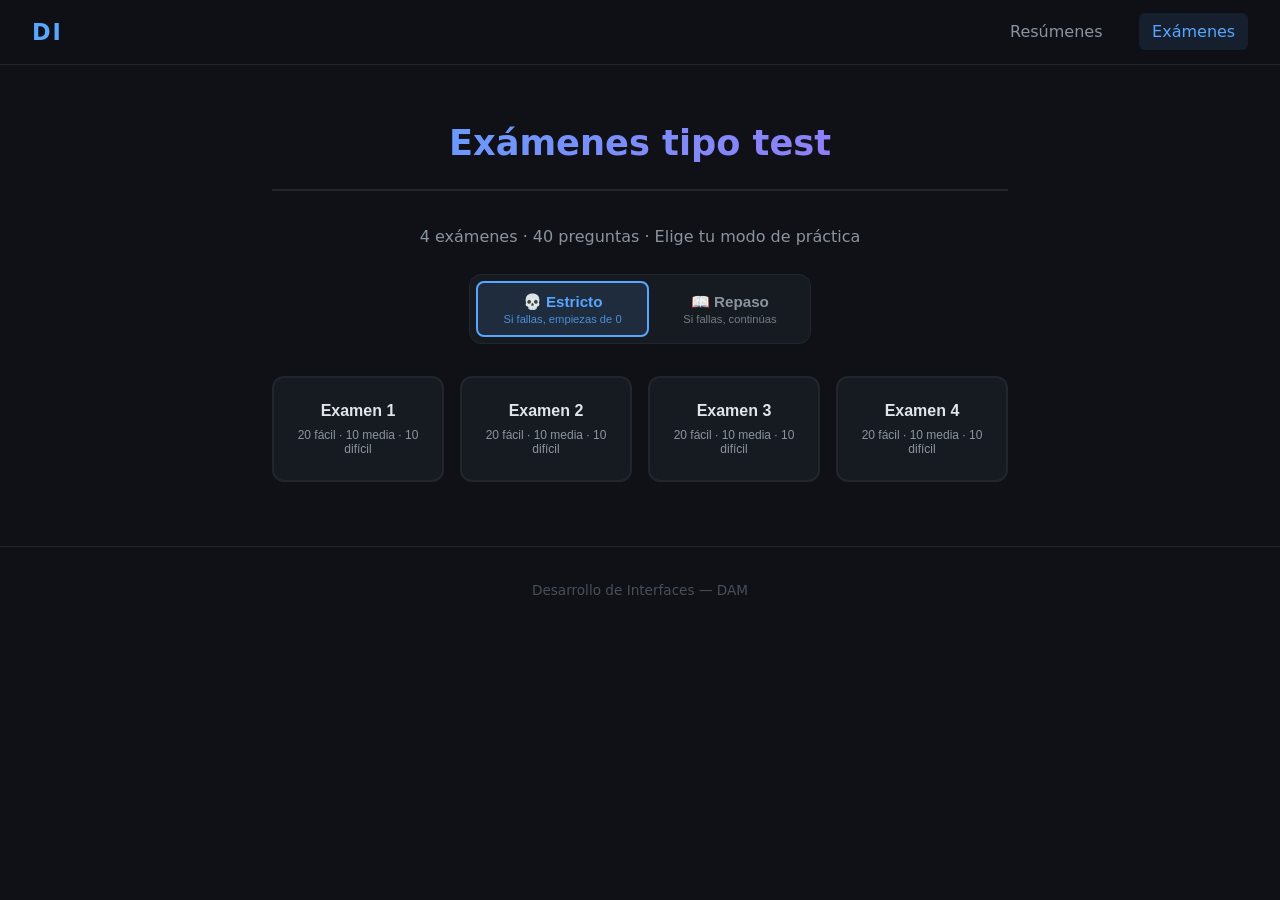
==== commit a280c944: "Add files via upload" ====
--- a/examenes.html
+++ b/examenes.html
@@ -1,414 +1,472 @@
-<!DOCTYPE html>
-<html lang="es">
-<head>
-    <meta charset="UTF-8">
-    <meta name="viewport" content="width=device-width, initial-scale=1.0">
-    <title>Exámenes — Desarrollo de Interfaces</title>
-    <link rel="stylesheet" href="css/style.css">
-</head>
-<body>
-    <nav class="topnav">
-        <a href="index.html" class="nav-logo">DI</a>
-        <div class="nav-links">
-            <a href="temario.html">Resúmenes</a>
-            <a href="examenes.html" class="active">Exámenes</a>
-        </div>
-    </nav>
-
-    <div class="exam-container">
-        <h1 class="tema-title" style="text-align:center;margin-top:1rem;">Exámenes tipo test</h1>
-        <p style="text-align:center;color:#8b949e;margin-bottom:2rem;">4 exámenes · 40 preguntas · Si fallas, empiezas de 0</p>
-
-        <div class="exam-selector" id="examSelector">
-            <button class="exam-btn" onclick="startExam(0)">Examen 1<div class="difficulty-info">20 fácil · 10 media · 10 difícil</div></button>
-            <button class="exam-btn" onclick="startExam(1)">Examen 2<div class="difficulty-info">20 fácil · 10 media · 10 difícil</div></button>
-            <button class="exam-btn" onclick="startExam(2)">Examen 3<div class="difficulty-info">20 fácil · 10 media · 10 difícil</div></button>
-            <button class="exam-btn" onclick="startExam(3)">Examen 4<div class="difficulty-info">20 fácil · 10 media · 10 difícil</div></button>
-        </div>
-
-        <div class="quiz-area" id="quizArea">
-            <div class="progress-bar-container"><div class="progress-bar" id="progressBar"></div></div>
-            <div class="streak-bar">
-                <span>Progreso:</span>
-                <div class="streak-dots" id="streakDots"></div>
-            </div>
-            <div class="quiz-header">
-                <span class="quiz-counter">Pregunta <span id="qNum">1</span>/40</span>
-                <span class="difficulty-badge" id="diffBadge"></span>
-            </div>
-            <div class="question-card">
-                <div class="question-text" id="qText"></div>
-                <div class="options-grid" id="optionsGrid"></div>
-            </div>
-            <div style="text-align:center;margin-top:1rem;">
-                <button class="result-btn btn-restart" onclick="backToSelector()" style="font-size:0.85rem;padding:0.5rem 1.2rem;">← Volver a exámenes</button>
-            </div>
-        </div>
-    </div>
-
-    <!-- FAIL OVERLAY -->
-    <div class="result-overlay" id="failOverlay">
-        <div class="result-card">
-            <div class="result-icon">💀</div>
-            <div class="result-title" style="color:#f85149;">¡Has fallado!</div>
-            <div class="result-msg" id="failMsg">Vuelves a empezar desde la pregunta 1.</div>
-            <button class="result-btn btn-restart" onclick="restartExam()">Reintentar desde el inicio</button>
-        </div>
-    </div>
-
-    <!-- SUCCESS OVERLAY -->
-    <div class="result-overlay" id="successOverlay">
-        <div class="result-card">
-            <div class="result-icon">🏆</div>
-            <div class="result-title" style="color:#3fb950;">¡Examen completado!</div>
-            <div class="result-msg" id="successMsg">Has contestado las 40 preguntas correctamente.</div>
-            <button class="result-btn btn-success" onclick="backToSelector()">Volver a exámenes</button>
-        </div>
-    </div>
-
-    <footer><p>Desarrollo de Interfaces — DAM</p></footer>
-
-<script>
-// ===================== ALL 160 QUESTIONS =====================
-// Each exam: 40 questions (indices 0-19 easy, 20-29 medium, 30-39 hard)
-const allExams = [
-
-// ==================== EXAMEN 1 ====================
-[
-// --- FÁCIL (20) ---
-{q:"¿Qué norma ISO define la usabilidad?",o:["ISO 9241-11","ISO 27001","ISO 9001","ISO 14001"],a:0,d:"facil"},
-{q:"¿Cuáles son los tres pilares de la usabilidad según la ISO 9241-11?",o:["Efectividad, eficiencia y satisfacción","Velocidad, diseño y color","Accesibilidad, portabilidad y seguridad","Funcionalidad, fiabilidad y mantenibilidad"],a:0,d:"facil"},
-{q:"Un radio button permite selección...",o:["Exclusiva (1 de N)","Múltiple (0 a N)","De texto libre","De arrastrar y soltar"],a:0,d:"facil"},
-{q:"¿Qué tipo de interfaz es la de un software interno de un banco que el empleado debe usar obligatoriamente?",o:["Uso obligado","Uso electivo","Uso opcional","Uso recreativo"],a:0,d:"facil"},
-{q:"¿Qué patrón de escaneo es típico en páginas con mucho texto como blogs?",o:["Patrón en F","Patrón en Z","Patrón en X","Patrón en L"],a:0,d:"facil"},
-{q:"¿Cuántos elementos puede retener la memoria a corto plazo según la Ley de Miller?",o:["Entre 5 y 9","Entre 1 y 3","Entre 10 y 15","Entre 20 y 25"],a:0,d:"facil"},
-{q:"Un checkbox permite selección...",o:["Múltiple (0 a N)","Exclusiva (1 de N)","Solo de 2 opciones","Secuencial"],a:0,d:"facil"},
-{q:"¿Qué tipo de diálogo bloquea el resto de la aplicación?",o:["Modal","No modal","Flotante","Emergente"],a:0,d:"facil"},
-{q:"¿Qué tipo de fuente es generalmente preferida para interfaces digitales?",o:["Sans Serif","Serif","Monospace","Cursiva"],a:0,d:"facil"},
-{q:"¿Qué estándar WCAG AA exige para el contraste de texto?",o:["Ratio 4.5:1","Ratio 2:1","Ratio 10:1","Ratio 1:1"],a:0,d:"facil"},
-{q:"¿Qué representa la fase final de obtención de información útil de una base de datos?",o:["Los informes","Las consultas SQL","Las tablas","Los formularios"],a:0,d:"facil"},
-{q:"¿Qué sección del informe aparece una sola vez al inicio con el título y logo?",o:["Cabecera del informe","Cabecera de página","Detalle","Pie de informe"],a:0,d:"facil"},
-{q:"¿Qué sección del informe contiene el grueso de la información y se repite por cada registro?",o:["Detalle","Cabecera del informe","Pie de grupo","Cabecera de grupo"],a:0,d:"facil"},
-{q:"¿Qué herramienta de informes utiliza archivos XML para definir la lógica visual?",o:["PHPReports","Crystal Reports","JasperReports","Microsoft Report Builder"],a:0,d:"facil"},
-{q:"En JasperReports, ¿cuál es el formato del fichero de diseño legible?",o:["JRXML","JASPER","JSON","CSV"],a:0,d:"facil"},
-{q:"¿Qué formato se obtiene al compilar un fichero JRXML?",o:[".jasper",".jar",".class",".pdf"],a:0,d:"facil"},
-{q:"¿Qué librería Apache se usa para generar PDFs en JasperReports?",o:["iText PDF Library","Apache POI","Commons Logging","Commons Digester"],a:0,d:"facil"},
-{q:"¿Qué tipo de control combina una caja de texto con una lista?",o:["Combo box","Drop-down list","Radio button","Checkbox"],a:0,d:"facil"},
-{q:"Según Nielsen, ¿qué heurística dice que el sistema siempre debe informar al usuario de lo que ocurre?",o:["Visibilidad del estado del sistema","Prevención de errores","Diseño estético y minimalista","Ayuda y documentación"],a:0,d:"facil"},
-{q:"¿Qué patrón de escaneo es típico en Landing Pages con poco texto?",o:["Patrón en Z","Patrón en F","Patrón en S","Patrón en W"],a:0,d:"facil"},
-
-// --- MEDIA (10) ---
-{q:"¿Qué diferencia hay entre eficacia y eficiencia en usabilidad?",o:["Eficacia es lograr el objetivo; eficiencia es con cuántos recursos","Eficiencia es lograr el objetivo; eficacia es la rapidez","Son sinónimos dentro de la ISO 9241-11","Eficacia mide satisfacción; eficiencia mide errores"],a:0,d:"media"},
-{q:"¿Qué es la affordance en diseño de interfaces?",o:["Lo que un objeto puede hacer (su capacidad funcional)","El color que tiene un botón","La posición de un elemento en pantalla","El tipo de fuente utilizada"],a:0,d:"media"},
-{q:"¿Cuál es la diferencia entre un informe incrustado y uno no incrustado?",o:["El incrustado se compila con el binario; el no incrustado es un archivo externo","El incrustado es dinámico; el no incrustado es estático","No hay diferencia real","El incrustado solo funciona en web"],a:0,d:"media"},
-{q:"¿Qué modelo de objetos de Crystal Reports permite manipular programáticamente el informe en tiempo de ejecución?",o:["ReportDocument","CrystalReportViewer","InfoObject","ReportEngine"],a:0,d:"media"},
-{q:"En la Ley de Jakob, ¿qué principio establece?",o:["Los usuarios esperan que tu sitio funcione como los demás que usan","Cada página debe tener máximo 7 elementos","Los colores deben ser consistentes","Los menús deben estar siempre visibles"],a:0,d:"media"},
-{q:"¿Cuál es la ventaja principal de filtrar datos en el origen (SQL) vs en el destino?",o:["Es más eficiente porque reduce la carga de datos transferidos","No tiene ninguna ventaja","Se obtienen más registros","Permite usar más colores en el informe"],a:0,d:"media"},
-{q:"¿Qué función de PHPReports recupera el valor actual del puntero en la fila?",o:["getValue(campo)","getSum(campo)","getMax(campo)","getRowCount()"],a:0,d:"media"},
-{q:"Un aviso de batería baja en el móvil, ¿qué tipo de diálogo debería ser?",o:["No modal, porque no debe interrumpir al usuario","Modal, porque es una alerta importante","Siempre debería ser una notificación push","No debería mostrarse nunca"],a:0,d:"media"},
-{q:"¿Por qué no se debe usar solo el color para transmitir información importante en una interfaz?",o:["Porque las personas con daltonismo no podrían percibirla","Porque los colores se ven diferentes en cada pantalla","Porque los colores distraen","Porque slows down rendering"],a:0,d:"media"},
-{q:"¿Qué sección del informe muestra subtotales y resúmenes por categoría?",o:["Pie de grupo","Cabecera del informe","Detalle","Cabecera de página"],a:0,d:"media"},
-
-// --- DIFÍCIL (10) ---
-{q:"¿Cuál es la diferencia entre affordance y significancia en diseño de interfaces?",o:["Affordance es lo que el objeto puede hacer; significancia es la pista visual que lo comunica","Son el mismo concepto con diferente nombre","Affordance es visual; significancia es funcional","Significancia solo aplica a iconos, affordance a botones"],a:0,d:"dificil"},
-{q:"En Crystal Reports, ¿qué modelo de objetos está orientado a configuración avanzada en servidores Enterprise?",o:["InfoObject","ReportDocument","CrystalReportViewer","ReportFactory"],a:0,d:"dificil"},
-{q:"¿Por qué se recomienda evitar el azul puro en texto fino de interfaces?",o:["El ojo humano tiene dificultad para enfocarlo en líneas finas","No se ve bien en pantallas OLED","Es un color reservado para enlaces","Reduce el contraste automáticamente"],a:0,d:"dificil"},
-{q:"¿Qué dependencia Apache en JasperReports se encarga del análisis de reglas de configuración XML de los JRXML?",o:["Commons Digester","Commons Logging","iText PDF Library","Apache POI"],a:0,d:"dificil"},
-{q:"¿Qué heurística de Nielsen establece que los aceleradores para expertos deben ser invisibles para los novatos?",o:["Flexibilidad y eficiencia de uso","Prevención de errores","Consistencia y estándares","Reconocer mejor que recordar"],a:0,d:"dificil"},
-{q:"¿Qué visor de JasperReports extiende JFrame y funciona como ventana independiente?",o:["JasperViewer","JRViewer","JasperExportManager","JasperPrint"],a:0,d:"dificil"},
-{q:"En un informe incrustado (embedded), ¿por qué ofrece mayor seguridad que uno externo?",o:["Porque al compilar se incrusta en el ensamblado (DLL/EXE) y no es editable","Porque usa encriptación AES","Porque requiere autenticación del usuario","Porque solo funciona en redes locales"],a:0,d:"dificil"},
-{q:"¿Por qué las rutas de disco fallan al empaquetar un JAR con informes JasperReports?",o:["Porque al empaquetar el JAR las rutas absolutas no existen dentro del archivo comprimido","Porque Java no soporta rutas de disco","Porque los informes deben ser compilados antes","Porque el JAR no puede contener archivos XML"],a:0,d:"dificil"},
-{q:"¿Qué test de usabilidad se realiza en la fase final para certificar que cumple los estándares?",o:["Test de validación","Test exploratorio","Test de evaluación","Test de comparación"],a:0,d:"dificil"},
-{q:"¿Qué método de Java permite acceder a ficheros de forma independiente al sistema operativo dentro de un JAR?",o:["getClass().getResource()","File.open()","System.loadLibrary()","Runtime.exec()"],a:0,d:"dificil"}
-],
-
-// ==================== EXAMEN 2 ====================
-[
-// --- FÁCIL (20) ---
-{q:"¿Qué es la usabilidad?",o:["El grado en que un producto puede ser usado con efectividad, eficiencia y satisfacción","La velocidad con la que carga una página","La cantidad de funciones que tiene un software","Lo bonito que es un diseño"],a:0,d:"facil"},
-{q:"En una interfaz de uso electivo, ¿qué pasa si la usabilidad es mala?",o:["El usuario se va a la competencia","El usuario debe adaptarse","No pasa nada","El sistema se cae"],a:0,d:"facil"},
-{q:"¿Qué sección del informe se repite en cada folio con los encabezados de columna?",o:["Cabecera de página","Cabecera del informe","Detalle","Pie de informe"],a:0,d:"facil"},
-{q:"¿Qué principio de diseño visual dice que los controles similares deben estar juntos?",o:["Agrupamiento","Visibilidad","Consistencia","Minimismo"],a:0,d:"facil"},
-{q:"¿Qué heurística de Nielsen habla de ofrecer salidas de emergencia claras como Deshacer?",o:["Control y libertad del usuario","Visibilidad del estado","Prevención de errores","Diseño minimalista"],a:0,d:"facil"},
-{q:"Un diálogo no modal permite...",o:["Interactuar con la ventana principal mientras está abierto","Bloquear toda la aplicación","Solo ver información","Ejecutar scripts automáticos"],a:0,d:"facil"},
-{q:"¿Qué componente de JasperReports se genera al llenar un .jasper con datos?",o:["JasperPrint","JRXML","JasperViewer","JRViewer"],a:0,d:"facil"},
-{q:"¿A qué formatos puede exportarse un JasperPrint?",o:["PDF, HTML, Excel, Word","Solo PDF","Solo HTML","Solo Excel"],a:0,d:"facil"},
-{q:"¿Qué propiedad del color se refiere a la pureza del mismo?",o:["Saturación","Tonalidad","Brillo","Opacidad"],a:0,d:"facil"},
-{q:"¿Qué tipo de usuario necesita claridad, guía paso a paso y seguridad?",o:["Usuario novato","Usuario experto","Administrador del sistema","Diseñador UX"],a:0,d:"facil"},
-{q:"¿Qué es un modelo mental en diseño de interfaces?",o:["Lo que el usuario cree sobre cómo funciona un sistema","El diagrama UML del sistema","El código fuente de la interfaz","Las instrucciones del manual"],a:0,d:"facil"},
-{q:"¿Qué función de PHPReports cuenta las filas del grupo actual?",o:["getRowCount()","getValue()","getSum()","getMax()"],a:0,d:"facil"},
-{q:"¿Qué librería Apache transforma datos en libros de Microsoft Excel en JasperReports?",o:["Apache POI","iText PDF","Commons Logging","Commons Digester"],a:0,d:"facil"},
-{q:"¿Cuál es el primer paso para crear un informe en Crystal Reports con Visual Studio?",o:["Nuevo Proyecto → Reporting → Aplicación de Crystal Reports","Abrir un archivo PDF","Escribir código SQL directamente","Crear una base de datos nueva"],a:0,d:"facil"},
-{q:"¿Qué regla de diseño dice que el texto oscuro debe ir sobre fondo claro?",o:["Contraste","Saturación","Agrupamiento","Affordance"],a:0,d:"facil"},
-{q:"¿Qué principio de la Gestalt dice que los elementos cercanos se perciben como relacionados?",o:["Principio de agrupamiento (proximidad)","Principio de similitud","Principio de cierre","Principio de continuidad"],a:0,d:"facil"},
-{q:"¿Qué tipo de test de usabilidad se usa en la fase inicial para evaluar conceptos preliminares?",o:["Test exploratorio","Test de validación","Test de comparación","Test de evaluación"],a:0,d:"facil"},
-{q:"Los informes incluyen metadatos como...",o:["Números de página, fechas de generación, agrupaciones","Solo el nombre de la base de datos","Solo la fecha actual","Solo el nombre del usuario"],a:0,d:"facil"},
-{q:"¿Qué es la tolerancia al error en usabilidad?",o:["Prevenir errores, facilitar recuperación y permitir reversibilidad","Ignorar todos los errores del usuario","Mostrar solo códigos de error técnicos","Reiniciar la app ante cualquier fallo"],a:0,d:"facil"},
-{q:"¿Qué sección del informe indica el inicio de una nueva categoría?",o:["Cabecera de grupo","Cabecera de página","Pie de informe","Detalle"],a:0,d:"facil"},
-
-// --- MEDIA (10) ---
-{q:"¿Qué diferencia principal hay entre una drop-down list y un combo box?",o:["El combo box permite escribir un valor nuevo además de elegir de la lista","No hay diferencia","La drop-down permite selección múltiple","El combo box solo muestra números"],a:0,d:"media"},
-{q:"¿Qué significa que la memorabilidad es clave para software de uso esporádico?",o:["Que el usuario pueda volver después de mucho tiempo y recordar cómo usarlo","Que el software se cierre automáticamente","Que necesita tutorial obligatorio cada vez","Que solo funciona con contraseña"],a:0,d:"media"},
-{q:"¿Por qué un radio button siempre debe tener una opción seleccionada por defecto?",o:["Para que el usuario siempre tenga un valor inicial válido y no deje la selección vacía","Porque el sistema no puede funcionar sin selección","Porque es una regla del navegador","Para que el formulario sea más bonito"],a:0,d:"media"},
-{q:"En PHPReports, ¿qué método vincula la lógica del informe con el archivo XML?",o:["setXML(\"archivo.xml\")","run()","setPassword()","setUser()"],a:0,d:"media"},
-{q:"¿Cuál es la diferencia entre el test de evaluación y el test de validación?",o:["Evaluación valida operaciones en fase intermedia; validación certifica en fase final","Son el mismo test con diferente nombre","Evaluación es más difícil","Validación se hace solo con código"],a:0,d:"media"},
-{q:"¿Qué heurística de Nielsen establece que es mejor un diseño que prevenga errores que buenos mensajes de error?",o:["Prevención de errores","Ayudar a reconocer errores","Visibilidad del estado","Control y libertad del usuario"],a:0,d:"media"},
-{q:"¿Por qué los informes son más complejos de construir que una consulta SQL?",o:["Porque requieren definir jerarquías, flujos y sumarios además de los datos","Porque necesitan más memoria RAM","Porque SQL no puede usarse en informes","Porque los informes no usan bases de datos"],a:0,d:"media"},
-{q:"Si un icono no tiene etiqueta de texto ni tooltip, ¿qué problema genera?",o:["Duda → fricción → mala usabilidad","Mejora el rendimiento","Es más accesible","No genera ningún problema"],a:0,d:"media"},
-{q:"¿Qué modelo de Crystal Reports es el más ligero y se usa para ver e imprimir informes?",o:["CrystalReportViewer","ReportDocument","InfoObject","ReportEngine"],a:0,d:"media"},
-{q:"¿Qué sucede si el diseño no coincide con el modelo mental del usuario?",o:["Se genera fricción y el usuario comete errores","El sistema se bloquea","El diseño se adapta automáticamente","No pasa nada importante"],a:0,d:"media"},
-
-// --- DIFÍCIL (10) ---
-{q:"¿Cuál es la diferencia entre un informe incrustado y uno no incrustado en cuanto a mantenimiento?",o:["El incrustado requiere recompilación; el no incrustado permite actualización en caliente","El incrustado se actualiza automáticamente; el no incrustado se borra","Ambos requieren recompilación","Ambos permiten actualización en caliente"],a:0,d:"dificil"},
-{q:"¿Qué estrategia debe seguirse si en una base de datos no hay un campo de 'ciudad' para filtrar informes?",o:["Buscar por rango de códigos postales o prefijos telefónicos","No se puede filtrar","Crear una nueva base de datos","Pedir al usuario que escriba la ciudad manualmente"],a:0,d:"dificil"},
-{q:"¿Qué heurística de Nielsen dice que cada unidad de información extra compite con la información relevante?",o:["Diseño estético y minimalista","Visibilidad del estado","Prevención de errores","Correspondencia con el mundo real"],a:0,d:"dificil"},
-{q:"En JasperReports, ¿en qué paso del flujo se une el .jasper con un DataSource?",o:["En el llenado (fill), generando un JasperPrint","En la compilación del JRXML","En la exportación a PDF","En la creación del diseño"],a:0,d:"dificil"},
-{q:"¿Qué diferencia hay entre JRViewer y JasperViewer?",o:["JRViewer está basado en JPanel (se incrusta en apps); JasperViewer extiende JFrame (ventana independiente)","Son iguales pero con diferente nombre","JRViewer solo exporta; JasperViewer solo visualiza","JRViewer es para web; JasperViewer para escritorio"],a:0,d:"dificil"},
-{q:"¿Qué dependencia de JasperReports se encarga de la gestión centralizada de depuración de errores del motor?",o:["Commons Logging","Commons Digester","iText PDF Library","Apache POI"],a:0,d:"dificil"},
-{q:"¿Qué clase de JasperReports se usa para exportaciones directas a ficheros sin interfaz gráfica?",o:["JasperExportManager","JasperViewer","JRViewer","JasperPrint"],a:0,d:"dificil"},
-{q:"¿Por qué la eficacia se considera un prerrequisito y la eficiencia una optimización?",o:["Porque primero el usuario debe lograr su objetivo y luego se mide con cuántos recursos lo hizo","Porque la eficiencia no importa","Porque la eficacia solo se mide en tests","Porque la eficiencia solo aplica a sistemas rápidos"],a:0,d:"dificil"},
-{q:"¿Qué tipo de prueba de usabilidad compara alternativas de diseño o con la competencia?",o:["Test de comparación","Test de validación","Test exploratorio","Test de evaluación"],a:0,d:"dificil"},
-{q:"¿Cuál es la regla de oro del filtrado de informes en Big Data?",o:["Basar los filtros en campos indexados para tiempos de respuesta óptimos","Usar solo filtros de texto","Nunca filtrar en Big Data","Filtrar siempre en el destino"],a:0,d:"dificil"}
-],
-
-// ==================== EXAMEN 3 ====================
-[
-// --- FÁCIL (20) ---
-{q:"¿Qué significa eficacia en usabilidad?",o:["Lograr el objetivo con precisión y plenitud","Hacerlo rápido","Que sea bonito","Que no haya errores técnicos"],a:0,d:"facil"},
-{q:"¿Qué significa eficiencia en usabilidad?",o:["Los recursos empleados (tiempo, esfuerzo) para lograr el objetivo","Lograr el objetivo","La satisfacción del usuario","El número de funciones disponibles"],a:0,d:"facil"},
-{q:"¿Qué principio de diseño establece que los controles frecuentes deben ser visibles y los raros ocultos?",o:["Visibilidad","Agrupamiento","Consistencia","Affordance"],a:0,d:"facil"},
-{q:"Un usuario experto necesita principalmente...",o:["Rapidez, eficiencia y control total","Guía paso a paso y seguridad","Colores brillantes","Tutoriales constantes"],a:0,d:"facil"},
-{q:"¿Qué tipo de fuente se considera mejor para papel impreso?",o:["Serif","Sans Serif","Monospace","Decorativa"],a:0,d:"facil"},
-{q:"¿Qué propiedad del color se refiere a la cantidad de luz?",o:["Brillo","Tonalidad","Saturación","Opacidad"],a:0,d:"facil"},
-{q:"¿Qué heurística de Nielsen habla de seguir las convenciones de la plataforma?",o:["Consistencia y estándares","Visibilidad del estado","Control y libertad","Diseño minimalista"],a:0,d:"facil"},
-{q:"¿Qué sección del informe contiene los totales generales?",o:["Pie de informe","Cabecera del informe","Detalle","Cabecera de grupo"],a:0,d:"facil"},
-{q:"¿Qué método ejecuta el motor de transformación en PHPReports?",o:["run()","execute()","start()","generate()"],a:0,d:"facil"},
-{q:"¿Para qué sirve un diálogo modal?",o:["Para decisiones críticas como confirmar borrado de datos","Para mostrar paletas de herramientas","Para mostrar notificaciones informativas","Para hacer búsquedas"],a:0,d:"facil"},
-{q:"¿Qué heurística de Nielsen dice que hay que hablar el lenguaje del usuario?",o:["Correspondencia con el mundo real","Consistencia y estándares","Diseño minimalista","Prevención de errores"],a:0,d:"facil"},
-{q:"La facilidad de aprendizaje es clave para sistemas de...",o:["Uso público como webs","Uso interno de empresa","Uso esporádico","Juegos"],a:0,d:"facil"},
-{q:"¿Qué tipo de conexión configura Crystal Reports para acceder a SQL Server?",o:["OLE DB (ADO)","FTP","SSH","WebSocket"],a:0,d:"facil"},
-{q:"¿Qué representa la tonalidad de un color?",o:["El color en sí (rojo, verde, azul...)","La pureza del color","La cantidad de luz","La transparencia"],a:0,d:"facil"},
-{q:"¿Qué acción realiza la función getSum(campo) de PHPReports?",o:["Acumula en memoria los valores para el grupo actual","Recupera el valor actual","Cuenta filas","Obtiene el valor máximo"],a:0,d:"facil"},
-{q:"Una tienda online es un ejemplo de interfaz de...",o:["Uso electivo","Uso obligado","Uso interno","Uso restringido"],a:0,d:"facil"},
-{q:"¿Qué es la reversibilidad en tolerancia al error?",o:["La posibilidad de deshacer acciones (botón Deshacer)","Que el sistema nunca falle","Que no haya botones","Que el sistema se reinicie solo"],a:0,d:"facil"},
-{q:"¿Qué heurística dice que es mejor reconocer que recordar?",o:["Reconocer mejor que recordar","Prevención de errores","Consistencia y estándares","Ayuda y documentación"],a:0,d:"facil"},
-{q:"Un panel de colores en Photoshop debería ser un diálogo...",o:["No modal, porque necesitas ver el lienzo","Modal, porque es una herramienta importante","Maximizado","Minimizado"],a:0,d:"facil"},
-{q:"¿Dónde se ubican los subtotales de un grupo en un informe?",o:["En el pie de grupo","En la cabecera del informe","En el detalle","En la cabecera de página"],a:0,d:"facil"},
-
-// --- MEDIA (10) ---
-{q:"¿Qué ventaja tienen los informes no incrustados sobre los incrustados?",o:["Permiten actualización en caliente sin recompilar","Son más seguros","Se compilan automáticamente","Tienen mejor rendimiento"],a:0,d:"media"},
-{q:"¿Por qué la satisfacción del usuario es importante en usabilidad?",o:["Porque un usuario insatisfecho abandonará el producto incluso si es funcional","Solo importa en redes sociales","No es realmente importante","Solo afecta a usuarios novatos"],a:0,d:"media"},
-{q:"¿Qué problema puede generar usar colores muy saturados en una interfaz?",o:["Cansan la vista del usuario","Mejoran la legibilidad","No generan ningún problema","Hacen la interfaz más accesible"],a:0,d:"media"},
-{q:"¿Qué significa que la significancia es una pista visual que comunica la affordance?",o:["Que elementos visuales como sombras o bordes indican que algo es clickeable","Que el color del botón cambia al hacer click","Que hay un manual de usuario incluido","Que todos los elementos deben ser iguales"],a:0,d:"media"},
-{q:"¿Por qué es mejor usar un calendario en lugar de pedir escribir fechas manualmente?",o:["Porque previene errores de formato y entrada","Porque es más bonito","Porque ocupa menos espacio","Porque es obligatorio por ley"],a:0,d:"media"},
-{q:"¿Qué riesgo tiene una interfaz de uso obligado con mala usabilidad?",o:["El usuario se frustra pero debe adaptarse, reduciendo productividad","El usuario se va a la competencia","No tiene ningún riesgo","El sistema se vuelve más seguro"],a:0,d:"media"},
-{q:"¿Para qué caso de uso son ideales los informes no incrustados?",o:["ERPs e informes web dinámicos donde el diseño cambia frecuentemente","Apps de escritorio cerradas","Aplicaciones móviles","Juegos"],a:0,d:"media"},
-{q:"¿Qué heurística de Nielsen dice que los mensajes de error deben estar en lenguaje claro y sugerir solución?",o:["Ayudar a reconocer, diagnosticar y recuperarse de errores","Prevención de errores","Consistencia y estándares","Visibilidad del estado"],a:0,d:"media"},
-{q:"¿Qué significado puede tener el color rojo según la cultura?",o:["Puede significar peligro o suerte según la cultura","Siempre significa peligro","Siempre significa amor","No tiene significado cultural"],a:0,d:"media"},
-{q:"¿Cuál es la diferencia entre evaluación heurística y test con usuarios?",o:["Heurística la hacen expertos buscando violaciones de principios; test con usuarios observa personas reales","Son el mismo proceso","Heurística es más cara","Test con usuarios no requiere observación"],a:0,d:"media"},
-
-// --- DIFÍCIL (10) ---
-{q:"Si pones el logo de un sitio web a la derecha en vez de a la izquierda, ¿qué principio se viola?",o:["La Ley de Jakob (modelo mental del usuario basado en otros sitios)","Principio de agrupamiento","Ley de Miller","Principio de contraste"],a:0,d:"dificil"},
-{q:"¿Por qué getClass().getResource() es preferible a rutas absolutas para acceder a informes en Java?",o:["Porque funciona independientemente del SO y dentro de archivos JAR","Porque es más rápido","Porque no necesita permisos de lectura","Porque solo funciona en Windows"],a:0,d:"dificil"},
-{q:"¿Qué relación hay entre la Ley de Miller y el diseño de menús de navegación?",o:["Los menús no deben mostrar más de 5-9 opciones seguidas sin agrupar","Los menús deben ser siempre horizontales","La ley no aplica a menús","Los menús deben tener al menos 15 opciones"],a:0,d:"dificil"},
-{q:"En el flujo de JasperReports, ¿por qué el JRXML solo se recompila si hay cambios en el diseño?",o:["Porque el .jasper binario ya compilado se reutiliza para mejorar rendimiento","Porque Java no permite recompilaciones","Porque el JRXML se borra después de compilar","Porque los cambios de datos requieren recompilación"],a:0,d:"dificil"},
-{q:"¿Cuál es el uso ideal de informes incrustados (embedded)?",o:["Aplicaciones de escritorio cerradas donde la seguridad prima","ERPs web con informes dinámicos","Sistemas donde el diseño cambia frecuentemente","Aplicaciones móviles con actualizaciones constantes"],a:0,d:"dificil"},
-{q:"¿Qué heurística de Nielsen se viola si una aplicación usa términos técnicos incomprensibles para el usuario final?",o:["Correspondencia con el mundo real","Consistencia y estándares","Diseño minimalista","Flexibilidad y eficiencia"],a:0,d:"dificil"},
-{q:"¿Qué impacto tiene la falta de significancia en un botón plano sin bordes ni sombras?",o:["El usuario no reconoce que es interactivo y no lo pulsa","El botón funciona más rápido","Mejora la accesibilidad","Reduce el tiempo de carga"],a:0,d:"dificil"},
-{q:"En PHPReports, ¿qué función se usa para mostrar el récord de ventas (valor más alto) de un grupo?",o:["getMax(campo)","getSum(campo)","getValue(campo)","getRowCount()"],a:0,d:"dificil"},
-{q:"¿Por qué es importante que las carpetas marcadas como Resources se inyecten en el classpath al construir?",o:["Para que los informes sean accesibles dentro del JAR empaquetado independientemente del SO","Para que el IDE compile más rápido","Para que los archivos se borren automáticamente","Para cumplir requisitos de seguridad"],a:0,d:"dificil"},
-{q:"¿Qué test de usabilidad es más apropiado para comparar tu diseño con el de la competencia?",o:["Test de comparación","Test de validación","Test exploratorio","Test de evaluación"],a:0,d:"dificil"}
-],
-
-// ==================== EXAMEN 4 ====================
-[
-// --- FÁCIL (20) ---
-{q:"¿Qué heurística de Nielsen habla de ofrecer ayuda y documentación fácil de buscar?",o:["Ayuda y documentación","Prevención de errores","Visibilidad del estado","Diseño estético"],a:0,d:"facil"},
-{q:"Los registros individuales crudos se muestran en...",o:["Una tabla","Un informe","Un formulario","Un gráfico"],a:0,d:"facil"},
-{q:"¿Qué propiedad del color se refiere al color en sí?",o:["Tonalidad","Saturación","Brillo","Contraste"],a:0,d:"facil"},
-{q:"¿Qué heurística habla de no contener información irrelevante?",o:["Diseño estético y minimalista","Ayuda y documentación","Visibilidad del estado","Control y libertad"],a:0,d:"facil"},
-{q:"¿Qué clase se instancia primero en PHPReports?",o:["PHPReportMaker","PHPReportViewer","PHPReportEngine","PHPReportBuilder"],a:0,d:"facil"},
-{q:"¿Dónde debe ponerse el botón de compra según el patrón en Z?",o:["Abajo-derecha","Arriba-izquierda","Centro de la página","Abajo-izquierda"],a:0,d:"facil"},
-{q:"¿Qué tres cosas debe dar la tolerancia al error?",o:["Prevención, recuperación y reversibilidad","Velocidad, color y tamaño","Contraste, brillo y saturación","Eficacia, eficiencia y satisfacción"],a:0,d:"facil"},
-{q:"¿Qué principio de diseño mantiene la misma distribución y estilo en toda la app?",o:["Consistencia","Agrupamiento","Visibilidad","Affordance"],a:0,d:"facil"},
-{q:"¿Qué tipo de interfaz ideal tiene el usuario experto?",o:["Atajos de teclado, comandos, personalización","Asistentes y menús explicativos","Iconos grandes con texto descriptivo","Tutoriales interactivos"],a:0,d:"facil"},
-{q:"En un informe, ¿qué son los campos calculados?",o:["Resultados que no existen físicamente en la BD como porcentajes","Campos que se calculan a mano","Columnas vacías del informe","Campos obligatorios del formulario"],a:0,d:"facil"},
-{q:"¿Cómo se escribe un buen mensaje de error según la usabilidad?",o:["En lenguaje claro indicando el problema y sugiriendo solución","Con un código numérico técnico","Solo con el texto 'Error'","En inglés siempre"],a:0,d:"facil"},
-{q:"¿Qué función de PHPReports obtiene el valor máximo del grupo?",o:["getMax(campo)","getSum(campo)","getValue(campo)","getAvg(campo)"],a:0,d:"facil"},
-{q:"¿Qué es la facilidad de aprendizaje en usabilidad?",o:["La facilidad para realizar tareas la primera vez que se usa el diseño","La velocidad de carga de la página","La cantidad de tutoriales disponibles","El número de idiomas soportados"],a:0,d:"facil"},
-{q:"¿Qué sucede cuando guardas cambios al cerrar una aplicación? ¿Qué tipo de diálogo aparece?",o:["Modal, porque es una decisión crítica","No modal, porque no es importante","No aparece ninguno","Un diálogo flotante"],a:0,d:"facil"},
-{q:"¿Qué usa una drop-down list para evitar errores del usuario?",o:["Una lista cerrada de opciones predefinidas","Texto libre sin validación","Solo números","Solo fechas"],a:0,d:"facil"},
-{q:"¿Cuántas heurísticas estableció Jakob Nielsen?",o:["10","5","7","12"],a:0,d:"facil"},
-{q:"El espacio en blanco sirve para...",o:["Separar secciones visualmente y mejorar la legibilidad","Desperdiciar espacio en pantalla","Hacer la página más lenta","Ocultar contenido importante"],a:0,d:"facil"},
-{q:"¿Con qué se deben acompañar siempre los iconos para evitar ambigüedad?",o:["Etiqueta de texto o tooltip","Más iconos","Colores brillantes","Animaciones"],a:0,d:"facil"},
-{q:"¿Qué formato universal tienen los informes para presentar información?",o:["Lenguaje visual y escrito comprensible sin formación previa","Solo código binario","Solo gráficos","Solo tablas numéricas"],a:0,d:"facil"},
-{q:"¿Qué componente de un informe otorga permanencia y movilidad fuera del sistema?",o:["La portabilidad (diseñados para impresión)","La velocidad","El color","La base de datos"],a:0,d:"facil"},
-
-// --- MEDIA (10) ---
-{q:"¿Por qué en el patrón en F el contenido importante debe estar al inicio de los párrafos?",o:["Porque el usuario solo lee las primeras palabras de cada línea antes de escanear verticalmente","Porque los motores de búsqueda lo exigen","Porque el CSS lo requiere","Porque las pantallas solo muestran el inicio"],a:0,d:"media"},
-{q:"¿Qué problema genera tener un menú con 15 opciones seguidas sin agrupar?",o:["Viola la Ley de Miller al superar la capacidad de memoria a corto plazo","Mejora la navegación","No genera ningún problema","Hace la app más profesional"],a:0,d:"media"},
-{q:"¿Cuál es la diferencia entre prevenir errores y recuperarse de errores?",o:["Prevenir usa diseño proactivo (ej. calendarios); recuperarse ofrece mensajes claros después del error","Son lo mismo","Prevenir es más costoso así que no se recomienda","Recuperarse significa reiniciar el sistema"],a:0,d:"media"},
-{q:"¿Qué ventaja tiene un informe incrustado en cuanto a implementación?",o:["Es más simple con menos archivos que gestionar","Es más flexible","Permite cambios en caliente","Es más dinámico"],a:0,d:"media"},
-{q:"¿Qué heurística de Nielsen cubre los atajos de teclado para usuarios avanzados?",o:["Flexibilidad y eficiencia de uso","Prevención de errores","Consistencia y estándares","Visibilidad del estado"],a:0,d:"media"},
-{q:"¿Por qué el Principio de agrupamiento de la Gestalt es importante en diseño?",o:["Porque el cerebro agrupa elementos cercanos como relacionados y esto organiza la información","Porque los elementos deben estar lejos entre sí","Porque mejora la velocidad de carga","Porque es obligatorio por normativa"],a:0,d:"media"},
-{q:"¿Qué hace el método setUser() en PHPReports?",o:["Define las credenciales de usuario para la conexión a la base de datos","Cambia el nombre del informe","Establece el estilo visual","Exporta el informe"],a:0,d:"media"},
-{q:"¿Por qué se dice que el botón Deshacer es la mejor herramienta para un usuario?",o:["Porque permite revertir acciones no deseadas, ofreciendo seguridad y reduciendo el miedo al error","Porque es el botón más grande","Porque es obligatorio en todas las apps","Porque los usuarios no leen instrucciones"],a:0,d:"media"},
-{q:"¿Cuál es la función de la cabecera de página en un informe?",o:["Repetir los encabezados de columna y numeración en cada folio","Mostrar el logo una sola vez","Calcular totales generales","Filtrar los datos"],a:0,d:"media"},
-{q:"¿Qué relación hay entre un enlace azul subrayado y el concepto de affordance?",o:["El color azul y el subrayado son significantes que comunican la affordance de navegar","El azul es obligatorio para todos los links","El subrayado reduce la accesibilidad","No hay relación"],a:0,d:"media"},
-
-// --- DIFÍCIL (10) ---
-{q:"¿Cuál es la principal diferencia en seguridad entre informes incrustados y no incrustados?",o:["El incrustado está protegido dentro del binario compilado; el no incrustado es editable en disco","No hay diferencia de seguridad","El no incrustado es más seguro","Ambos usan encriptación"],a:0,d:"dificil"},
-{q:"¿Por qué heurística falla una app que muestra 'Error 404' en vez de 'La página que busca no existe'?",o:["Ayudar a reconocer, diagnosticar y recuperarse de errores","Visibilidad del estado","Diseño estético y minimalista","Consistencia y estándares"],a:0,d:"dificil"},
-{q:"¿Qué implicación tiene que el informe represente resultados que no existen físicamente en la BD?",o:["Que puede generar campos calculados, porcentajes e indicadores de rendimiento derivados de los datos","Que los datos son falsos","Que la BD está corrupta","Que necesita otra base de datos"],a:0,d:"dificil"},
-{q:"En el patrón en Z, ¿por qué la diagonal va de arriba-derecha a abajo-izquierda?",o:["Porque el ojo sigue un recorrido natural de lectura y busca el siguiente punto de interés","Porque las pantallas tienen ese ángulo","Porque CSS define esa dirección","Porque los navegadores lo fuerzan"],a:0,d:"dificil"},
-{q:"¿Cuándo tiene sentido usar un informe no incrustado en vez de uno incrustado?",o:["Cuando el diseño del informe cambia frecuentemente y no se quiere recompilar el software","Cuando la seguridad es máxima prioridad","Cuando solo hay un informe en la app","Cuando no se usa base de datos"],a:0,d:"dificil"},
-{q:"¿Qué problema de usabilidad genera un botón plano sin ninguna significancia visual?",o:["El usuario no lo identifica como interactivo, violando el principio de affordance","El botón es más rápido de renderizar","Mejora la accesibilidad del formulario","No genera ningún problema"],a:0,d:"dificil"},
-{q:"¿Qué heurística de Nielsen se viola cuando una app web tiene un flujo de navegación completamente diferente al estándar?",o:["Consistencia y estándares (y también la Ley de Jakob)","Diseño minimalista","Ayuda y documentación","Visibilidad del estado"],a:0,d:"dificil"},
-{q:"¿Por qué Commons Digester es necesaria como dependencia de JasperReports?",o:["Porque analiza las reglas de configuración XML de los ficheros JRXML durante la compilación","Porque genera los PDFs","Porque gestiona la conexión a la BD","Porque exporta a Excel"],a:0,d:"dificil"},
-{q:"Si un sistema muestra una barra de carga al 50% pero en realidad ya terminó, ¿qué heurística se viola?",o:["Visibilidad del estado del sistema (información incorrecta al usuario)","Prevención de errores","Consistencia y estándares","Diseño minimalista"],a:0,d:"dificil"},
-{q:"¿Cuál es la relación entre el ratio de contraste 4.5:1 WCAG AA y la accesibilidad?",o:["Garantiza que personas con baja visión o daltonismo puedan leer el texto al tener suficiente diferencia de brillo","Es solo una recomendación estética","Solo aplica a imágenes","Solo aplica a vídeos"],a:0,d:"dificil"}
-]
-];
-
-// ===================== QUIZ ENGINE =====================
-let currentExam = -1;
-let currentQ = 0;
-let examQuestions = [];
-
-function shuffleArray(arr) {
-    const a = [...arr];
-    for (let i = a.length - 1; i > 0; i--) {
-        const j = Math.floor(Math.random() * (i + 1));
-        [a[i], a[j]] = [a[j], a[i]];
-    }
-    return a;
-}
-
-function startExam(idx) {
-    currentExam = idx;
-    currentQ = 0;
-    // Shuffle options for each question (keeping track of correct answer)
-    examQuestions = allExams[idx].map(q => {
-        const options = q.o.map((text, i) => ({ text, isCorrect: i === q.a }));
-        const shuffled = shuffleArray(options);
-        return { ...q, shuffledOptions: shuffled };
-    });
-    document.getElementById('examSelector').style.display = 'none';
-    document.getElementById('quizArea').classList.add('visible');
-    buildStreakDots();
-    showQuestion();
-}
-
-function buildStreakDots() {
-    const container = document.getElementById('streakDots');
-    container.innerHTML = '';
-    for (let i = 0; i < 40; i++) {
-        const dot = document.createElement('div');
-        dot.className = 'streak-dot';
-        dot.id = 'dot-' + i;
-        container.appendChild(dot);
-    }
-}
-
-function showQuestion() {
-    const q = examQuestions[currentQ];
-    document.getElementById('qNum').textContent = currentQ + 1;
-    document.getElementById('progressBar').style.width = ((currentQ / 40) * 100) + '%';
-    
-    const badge = document.getElementById('diffBadge');
-    badge.textContent = q.d === 'facil' ? 'Fácil' : q.d === 'media' ? 'Media' : 'Difícil';
-    badge.className = 'difficulty-badge difficulty-' + q.d;
-
-    document.getElementById('qText').textContent = q.q;
-
-    const grid = document.getElementById('optionsGrid');
-    grid.innerHTML = '';
-    q.shuffledOptions.forEach((opt, i) => {
-        const btn = document.createElement('button');
-        btn.className = 'option-btn';
-        btn.textContent = opt.text;
-        btn.onclick = () => selectAnswer(btn, opt.isCorrect, i);
-        grid.appendChild(btn);
-    });
-
-    // Update current dot
-    for (let i = 0; i < 40; i++) {
-        const dot = document.getElementById('dot-' + i);
-        if (dot) dot.classList.remove('current');
-    }
-    const currentDot = document.getElementById('dot-' + currentQ);
-    if (currentDot) currentDot.classList.add('current');
-
-    // Scroll to top
-    window.scrollTo({ top: 0, behavior: 'smooth' });
-}
-
-function selectAnswer(btn, isCorrect, idx) {
-    // Disable all buttons
-    const allBtns = document.querySelectorAll('.option-btn');
-    allBtns.forEach(b => b.classList.add('disabled'));
-
-    if (isCorrect) {
-        btn.classList.add('correct');
-        const dot = document.getElementById('dot-' + currentQ);
-        if (dot) { dot.classList.add('filled'); dot.classList.remove('current'); }
-
-        setTimeout(() => {
-            currentQ++;
-            if (currentQ >= 40) {
-                showSuccess();
-            } else {
-                showQuestion();
-            }
-        }, 600);
-    } else {
-        btn.classList.add('wrong');
-        // Show correct answer
-        allBtns.forEach(b => {
-            const q = examQuestions[currentQ];
-            const optText = b.textContent;
-            const correctOpt = q.shuffledOptions.find(o => o.isCorrect);
-            if (optText === correctOpt.text) {
-                b.classList.add('correct');
-            }
-        });
-        setTimeout(() => {
-            showFail();
-        }, 1200);
-    }
-}
-
-function showFail() {
-    const q = examQuestions[currentQ];
-    document.getElementById('failMsg').textContent = 
-        'Fallaste en la pregunta ' + (currentQ + 1) + '. Vuelves a empezar desde la pregunta 1.';
-    document.getElementById('failOverlay').classList.add('visible');
-}
-
-function showSuccess() {
-    document.getElementById('progressBar').style.width = '100%';
-    document.getElementById('successOverlay').classList.add('visible');
-}
-
-function restartExam() {
-    document.getElementById('failOverlay').classList.remove('visible');
-    currentQ = 0;
-    // Re-shuffle options
-    examQuestions = allExams[currentExam].map(q => {
-        const options = q.o.map((text, i) => ({ text, isCorrect: i === q.a }));
-        const shuffled = shuffleArray(options);
-        return { ...q, shuffledOptions: shuffled };
-    });
-    buildStreakDots();
-    showQuestion();
-}
-
-function backToSelector() {
-    document.getElementById('failOverlay').classList.remove('visible');
-    document.getElementById('successOverlay').classList.remove('visible');
-    document.getElementById('quizArea').classList.remove('visible');
-    document.getElementById('examSelector').style.display = 'grid';
-}
-</script>
-</body>
-</html>
+<!DOCTYPE html>
+<html lang="es">
+<head>
+    <meta charset="UTF-8">
+    <meta name="viewport" content="width=device-width, initial-scale=1.0">
+    <title>Exámenes — Desarrollo de Interfaces</title>
+    <link rel="stylesheet" href="css/style.css">
+</head>
+<body>
+    <nav class="topnav">
+        <a href="index.html" class="nav-logo">DI</a>
+        <div class="nav-links">
+            <a href="temario.html">Resúmenes</a>
+            <a href="examenes.html" class="active">Exámenes</a>
+        </div>
+    </nav>
+
+    <div class="exam-container">
+        <h1 class="tema-title" style="text-align:center;margin-top:1rem;">Exámenes tipo test</h1>
+        <p style="text-align:center;color:#8b949e;margin-bottom:1.5rem;">4 exámenes · 40 preguntas · Elige tu modo de práctica</p>
+
+        <!-- Mode Toggle -->
+        <div class="mode-toggle-container">
+            <div class="mode-toggle">
+                <button class="mode-btn active" id="btnEstricto" onclick="setMode(false)">
+                    💀 Estricto
+                    <span class="mode-desc">Si fallas, empiezas de 0</span>
+                </button>
+                <button class="mode-btn" id="btnRepaso" onclick="setMode(true)">
+                    📖 Repaso
+                    <span class="mode-desc">Si fallas, continúas</span>
+                </button>
+            </div>
+        </div>
+
+        <div class="exam-selector" id="examSelector">
+            <button class="exam-btn" onclick="startExam(0)">Examen 1<div class="difficulty-info">20 fácil · 10 media · 10 difícil</div></button>
+            <button class="exam-btn" onclick="startExam(1)">Examen 2<div class="difficulty-info">20 fácil · 10 media · 10 difícil</div></button>
+            <button class="exam-btn" onclick="startExam(2)">Examen 3<div class="difficulty-info">20 fácil · 10 media · 10 difícil</div></button>
+            <button class="exam-btn" onclick="startExam(3)">Examen 4<div class="difficulty-info">20 fácil · 10 media · 10 difícil</div></button>
+        </div>
+
+        <div class="quiz-area" id="quizArea">
+            <div class="progress-bar-container"><div class="progress-bar" id="progressBar"></div></div>
+            <div class="streak-bar">
+                <span>Progreso:</span>
+                <div class="streak-dots" id="streakDots"></div>
+            </div>
+            <div class="quiz-header">
+                <span class="quiz-counter">Pregunta <span id="qNum">1</span>/40</span>
+                <span class="difficulty-badge" id="diffBadge"></span>
+            </div>
+            <div class="question-card">
+                <div class="question-text" id="qText"></div>
+                <div class="options-grid" id="optionsGrid"></div>
+            </div>
+            <div style="text-align:center;margin-top:1rem;">
+                <button class="result-btn btn-restart" onclick="backToSelector()" style="font-size:0.85rem;padding:0.5rem 1.2rem;">← Volver a exámenes</button>
+            </div>
+        </div>
+    </div>
+
+    <!-- FAIL OVERLAY -->
+    <div class="result-overlay" id="failOverlay">
+        <div class="result-card">
+            <div class="result-icon">💀</div>
+            <div class="result-title" style="color:#f85149;">¡Has fallado!</div>
+            <div class="result-msg" id="failMsg">Vuelves a empezar desde la pregunta 1.</div>
+            <button class="result-btn btn-restart" onclick="restartExam()">Reintentar desde el inicio</button>
+        </div>
+    </div>
+
+    <!-- SUCCESS OVERLAY -->
+    <div class="result-overlay" id="successOverlay">
+        <div class="result-card">
+            <div class="result-icon" id="successIcon">🏆</div>
+            <div class="result-title" id="successTitle" style="color:#3fb950;">¡Examen completado!</div>
+            <div class="result-msg" id="successMsg">Has contestado las 40 preguntas correctamente.</div>
+            <button class="result-btn btn-success" onclick="backToSelector()">Volver a exámenes</button>
+        </div>
+    </div>
+
+    <footer><p>Desarrollo de Interfaces — DAM</p></footer>
+
+<script>
+// ===================== ALL 160 QUESTIONS =====================
+// Each exam: 40 questions (indices 0-19 easy, 20-29 medium, 30-39 hard)
+const allExams = [
+
+// ==================== EXAMEN 1 ====================
+[
+// --- FÁCIL (20) ---
+{q:"¿Qué norma ISO define la usabilidad?",o:["ISO 9241-11","ISO 27001","ISO 9001","ISO 14001"],a:0,d:"facil"},
+{q:"¿Cuáles son los tres pilares de la usabilidad según la ISO 9241-11?",o:["Efectividad, eficiencia y satisfacción","Velocidad, diseño y color","Accesibilidad, portabilidad y seguridad","Funcionalidad, fiabilidad y mantenibilidad"],a:0,d:"facil"},
+{q:"Un radio button permite selección...",o:["Exclusiva (1 de N)","Múltiple (0 a N)","De texto libre","De arrastrar y soltar"],a:0,d:"facil"},
+{q:"¿Qué tipo de interfaz es la de un software interno de un banco que el empleado debe usar obligatoriamente?",o:["Uso obligado","Uso electivo","Uso opcional","Uso recreativo"],a:0,d:"facil"},
+{q:"¿Qué patrón de escaneo es típico en páginas con mucho texto como blogs?",o:["Patrón en F","Patrón en Z","Patrón en X","Patrón en L"],a:0,d:"facil"},
+{q:"¿Cuántos elementos puede retener la memoria a corto plazo según la Ley de Miller?",o:["Entre 5 y 9","Entre 1 y 3","Entre 10 y 15","Entre 20 y 25"],a:0,d:"facil"},
+{q:"Un checkbox permite selección...",o:["Múltiple (0 a N)","Exclusiva (1 de N)","Solo de 2 opciones","Secuencial"],a:0,d:"facil"},
+{q:"¿Qué tipo de diálogo bloquea el resto de la aplicación?",o:["Modal","No modal","Flotante","Emergente"],a:0,d:"facil"},
+{q:"¿Qué tipo de fuente es generalmente preferida para interfaces digitales?",o:["Sans Serif","Serif","Monospace","Cursiva"],a:0,d:"facil"},
+{q:"¿Qué estándar WCAG AA exige para el contraste de texto?",o:["Ratio 4.5:1","Ratio 2:1","Ratio 10:1","Ratio 1:1"],a:0,d:"facil"},
+{q:"¿Qué representa la fase final de obtención de información útil de una base de datos?",o:["Los informes","Las consultas SQL","Las tablas","Los formularios"],a:0,d:"facil"},
+{q:"¿Qué sección del informe aparece una sola vez al inicio con el título y logo?",o:["Cabecera del informe","Cabecera de página","Detalle","Pie de informe"],a:0,d:"facil"},
+{q:"¿Qué sección del informe contiene el grueso de la información y se repite por cada registro?",o:["Detalle","Cabecera del informe","Pie de grupo","Cabecera de grupo"],a:0,d:"facil"},
+{q:"¿Qué herramienta de informes utiliza archivos XML para definir la lógica visual?",o:["PHPReports","Crystal Reports","JasperReports","Microsoft Report Builder"],a:0,d:"facil"},
+{q:"En JasperReports, ¿cuál es el formato del fichero de diseño legible?",o:["JRXML","JASPER","JSON","CSV"],a:0,d:"facil"},
+{q:"¿Qué formato se obtiene al compilar un fichero JRXML?",o:[".jasper",".jar",".class",".pdf"],a:0,d:"facil"},
+{q:"¿Qué librería Apache se usa para generar PDFs en JasperReports?",o:["iText PDF Library","Apache POI","Commons Logging","Commons Digester"],a:0,d:"facil"},
+{q:"¿Qué tipo de control combina una caja de texto con una lista?",o:["Combo box","Drop-down list","Radio button","Checkbox"],a:0,d:"facil"},
+{q:"Según Nielsen, ¿qué heurística dice que el sistema siempre debe informar al usuario de lo que ocurre?",o:["Visibilidad del estado del sistema","Prevención de errores","Diseño estético y minimalista","Ayuda y documentación"],a:0,d:"facil"},
+{q:"¿Qué patrón de escaneo es típico en Landing Pages con poco texto?",o:["Patrón en Z","Patrón en F","Patrón en S","Patrón en W"],a:0,d:"facil"},
+
+// --- MEDIA (10) ---
+{q:"¿Qué diferencia hay entre eficacia y eficiencia en usabilidad?",o:["Eficacia es lograr el objetivo; eficiencia es con cuántos recursos","Eficiencia es lograr el objetivo; eficacia es la rapidez","Son sinónimos dentro de la ISO 9241-11","Eficacia mide satisfacción; eficiencia mide errores"],a:0,d:"media"},
+{q:"¿Qué es la affordance en diseño de interfaces?",o:["Lo que un objeto puede hacer (su capacidad funcional)","El color que tiene un botón","La posición de un elemento en pantalla","El tipo de fuente utilizada"],a:0,d:"media"},
+{q:"¿Cuál es la diferencia entre un informe incrustado y uno no incrustado?",o:["El incrustado se compila con el binario; el no incrustado es un archivo externo","El incrustado es dinámico; el no incrustado es estático","No hay diferencia real","El incrustado solo funciona en web"],a:0,d:"media"},
+{q:"¿Qué modelo de objetos de Crystal Reports permite manipular programáticamente el informe en tiempo de ejecución?",o:["ReportDocument","CrystalReportViewer","InfoObject","ReportEngine"],a:0,d:"media"},
+{q:"En la Ley de Jakob, ¿qué principio establece?",o:["Los usuarios esperan que tu sitio funcione como los demás que usan","Cada página debe tener máximo 7 elementos","Los colores deben ser consistentes","Los menús deben estar siempre visibles"],a:0,d:"media"},
+{q:"¿Cuál es la ventaja principal de filtrar datos en el origen (SQL) vs en el destino?",o:["Es más eficiente porque reduce la carga de datos transferidos","No tiene ninguna ventaja","Se obtienen más registros","Permite usar más colores en el informe"],a:0,d:"media"},
+{q:"¿Qué función de PHPReports recupera el valor actual del puntero en la fila?",o:["getValue(campo)","getSum(campo)","getMax(campo)","getRowCount()"],a:0,d:"media"},
+{q:"Un aviso de batería baja en el móvil, ¿qué tipo de diálogo debería ser?",o:["No modal, porque no debe interrumpir al usuario","Modal, porque es una alerta importante","Siempre debería ser una notificación push","No debería mostrarse nunca"],a:0,d:"media"},
+{q:"¿Por qué no se debe usar solo el color para transmitir información importante en una interfaz?",o:["Porque las personas con daltonismo no podrían percibirla","Porque los colores se ven diferentes en cada pantalla","Porque los colores distraen","Porque slows down rendering"],a:0,d:"media"},
+{q:"¿Qué sección del informe muestra subtotales y resúmenes por categoría?",o:["Pie de grupo","Cabecera del informe","Detalle","Cabecera de página"],a:0,d:"media"},
+
+// --- DIFÍCIL (10) ---
+{q:"¿Cuál es la diferencia entre affordance y significancia en diseño de interfaces?",o:["Affordance es lo que el objeto puede hacer; significancia es la pista visual que lo comunica","Son el mismo concepto con diferente nombre","Affordance es visual; significancia es funcional","Significancia solo aplica a iconos, affordance a botones"],a:0,d:"dificil"},
+{q:"En Crystal Reports, ¿qué modelo de objetos está orientado a configuración avanzada en servidores Enterprise?",o:["InfoObject","ReportDocument","CrystalReportViewer","ReportFactory"],a:0,d:"dificil"},
+{q:"¿Por qué se recomienda evitar el azul puro en texto fino de interfaces?",o:["El ojo humano tiene dificultad para enfocarlo en líneas finas","No se ve bien en pantallas OLED","Es un color reservado para enlaces","Reduce el contraste automáticamente"],a:0,d:"dificil"},
+{q:"¿Qué dependencia Apache en JasperReports se encarga del análisis de reglas de configuración XML de los JRXML?",o:["Commons Digester","Commons Logging","iText PDF Library","Apache POI"],a:0,d:"dificil"},
+{q:"¿Qué heurística de Nielsen establece que los aceleradores para expertos deben ser invisibles para los novatos?",o:["Flexibilidad y eficiencia de uso","Prevención de errores","Consistencia y estándares","Reconocer mejor que recordar"],a:0,d:"dificil"},
+{q:"¿Qué visor de JasperReports extiende JFrame y funciona como ventana independiente?",o:["JasperViewer","JRViewer","JasperExportManager","JasperPrint"],a:0,d:"dificil"},
+{q:"En un informe incrustado (embedded), ¿por qué ofrece mayor seguridad que uno externo?",o:["Porque al compilar se incrusta en el ensamblado (DLL/EXE) y no es editable","Porque usa encriptación AES","Porque requiere autenticación del usuario","Porque solo funciona en redes locales"],a:0,d:"dificil"},
+{q:"¿Por qué las rutas de disco fallan al empaquetar un JAR con informes JasperReports?",o:["Porque al empaquetar el JAR las rutas absolutas no existen dentro del archivo comprimido","Porque Java no soporta rutas de disco","Porque los informes deben ser compilados antes","Porque el JAR no puede contener archivos XML"],a:0,d:"dificil"},
+{q:"¿Qué test de usabilidad se realiza en la fase final para certificar que cumple los estándares?",o:["Test de validación","Test exploratorio","Test de evaluación","Test de comparación"],a:0,d:"dificil"},
+{q:"¿Qué método de Java permite acceder a ficheros de forma independiente al sistema operativo dentro de un JAR?",o:["getClass().getResource()","File.open()","System.loadLibrary()","Runtime.exec()"],a:0,d:"dificil"}
+],
+
+// ==================== EXAMEN 2 ====================
+[
+// --- FÁCIL (20) ---
+{q:"¿Qué es la usabilidad?",o:["El grado en que un producto puede ser usado con efectividad, eficiencia y satisfacción","La velocidad con la que carga una página","La cantidad de funciones que tiene un software","Lo bonito que es un diseño"],a:0,d:"facil"},
+{q:"En una interfaz de uso electivo, ¿qué pasa si la usabilidad es mala?",o:["El usuario se va a la competencia","El usuario debe adaptarse","No pasa nada","El sistema se cae"],a:0,d:"facil"},
+{q:"¿Qué sección del informe se repite en cada folio con los encabezados de columna?",o:["Cabecera de página","Cabecera del informe","Detalle","Pie de informe"],a:0,d:"facil"},
+{q:"¿Qué principio de diseño visual dice que los controles similares deben estar juntos?",o:["Agrupamiento","Visibilidad","Consistencia","Minimismo"],a:0,d:"facil"},
+{q:"¿Qué heurística de Nielsen habla de ofrecer salidas de emergencia claras como Deshacer?",o:["Control y libertad del usuario","Visibilidad del estado","Prevención de errores","Diseño minimalista"],a:0,d:"facil"},
+{q:"Un diálogo no modal permite...",o:["Interactuar con la ventana principal mientras está abierto","Bloquear toda la aplicación","Solo ver información","Ejecutar scripts automáticos"],a:0,d:"facil"},
+{q:"¿Qué componente de JasperReports se genera al llenar un .jasper con datos?",o:["JasperPrint","JRXML","JasperViewer","JRViewer"],a:0,d:"facil"},
+{q:"¿A qué formatos puede exportarse un JasperPrint?",o:["PDF, HTML, Excel, Word","Solo PDF","Solo HTML","Solo Excel"],a:0,d:"facil"},
+{q:"¿Qué propiedad del color se refiere a la pureza del mismo?",o:["Saturación","Tonalidad","Brillo","Opacidad"],a:0,d:"facil"},
+{q:"¿Qué tipo de usuario necesita claridad, guía paso a paso y seguridad?",o:["Usuario novato","Usuario experto","Administrador del sistema","Diseñador UX"],a:0,d:"facil"},
+{q:"¿Qué es un modelo mental en diseño de interfaces?",o:["Lo que el usuario cree sobre cómo funciona un sistema","El diagrama UML del sistema","El código fuente de la interfaz","Las instrucciones del manual"],a:0,d:"facil"},
+{q:"¿Qué función de PHPReports cuenta las filas del grupo actual?",o:["getRowCount()","getValue()","getSum()","getMax()"],a:0,d:"facil"},
+{q:"¿Qué librería Apache transforma datos en libros de Microsoft Excel en JasperReports?",o:["Apache POI","iText PDF","Commons Logging","Commons Digester"],a:0,d:"facil"},
+{q:"¿Cuál es el primer paso para crear un informe en Crystal Reports con Visual Studio?",o:["Nuevo Proyecto → Reporting → Aplicación de Crystal Reports","Abrir un archivo PDF","Escribir código SQL directamente","Crear una base de datos nueva"],a:0,d:"facil"},
+{q:"¿Qué regla de diseño dice que el texto oscuro debe ir sobre fondo claro?",o:["Contraste","Saturación","Agrupamiento","Affordance"],a:0,d:"facil"},
+{q:"¿Qué principio de la Gestalt dice que los elementos cercanos se perciben como relacionados?",o:["Principio de agrupamiento (proximidad)","Principio de similitud","Principio de cierre","Principio de continuidad"],a:0,d:"facil"},
+{q:"¿Qué tipo de test de usabilidad se usa en la fase inicial para evaluar conceptos preliminares?",o:["Test exploratorio","Test de validación","Test de comparación","Test de evaluación"],a:0,d:"facil"},
+{q:"Los informes incluyen metadatos como...",o:["Números de página, fechas de generación, agrupaciones","Solo el nombre de la base de datos","Solo la fecha actual","Solo el nombre del usuario"],a:0,d:"facil"},
+{q:"¿Qué es la tolerancia al error en usabilidad?",o:["Prevenir errores, facilitar recuperación y permitir reversibilidad","Ignorar todos los errores del usuario","Mostrar solo códigos de error técnicos","Reiniciar la app ante cualquier fallo"],a:0,d:"facil"},
+{q:"¿Qué sección del informe indica el inicio de una nueva categoría?",o:["Cabecera de grupo","Cabecera de página","Pie de informe","Detalle"],a:0,d:"facil"},
+
+// --- MEDIA (10) ---
+{q:"¿Qué diferencia principal hay entre una drop-down list y un combo box?",o:["El combo box permite escribir un valor nuevo además de elegir de la lista","No hay diferencia","La drop-down permite selección múltiple","El combo box solo muestra números"],a:0,d:"media"},
+{q:"¿Qué significa que la memorabilidad es clave para software de uso esporádico?",o:["Que el usuario pueda volver después de mucho tiempo y recordar cómo usarlo","Que el software se cierre automáticamente","Que necesita tutorial obligatorio cada vez","Que solo funciona con contraseña"],a:0,d:"media"},
+{q:"¿Por qué un radio button siempre debe tener una opción seleccionada por defecto?",o:["Para que el usuario siempre tenga un valor inicial válido y no deje la selección vacía","Porque el sistema no puede funcionar sin selección","Porque es una regla del navegador","Para que el formulario sea más bonito"],a:0,d:"media"},
+{q:"En PHPReports, ¿qué método vincula la lógica del informe con el archivo XML?",o:["setXML(\"archivo.xml\")","run()","setPassword()","setUser()"],a:0,d:"media"},
+{q:"¿Cuál es la diferencia entre el test de evaluación y el test de validación?",o:["Evaluación valida operaciones en fase intermedia; validación certifica en fase final","Son el mismo test con diferente nombre","Evaluación es más difícil","Validación se hace solo con código"],a:0,d:"media"},
+{q:"¿Qué heurística de Nielsen establece que es mejor un diseño que prevenga errores que buenos mensajes de error?",o:["Prevención de errores","Ayudar a reconocer errores","Visibilidad del estado","Control y libertad del usuario"],a:0,d:"media"},
+{q:"¿Por qué los informes son más complejos de construir que una consulta SQL?",o:["Porque requieren definir jerarquías, flujos y sumarios además de los datos","Porque necesitan más memoria RAM","Porque SQL no puede usarse en informes","Porque los informes no usan bases de datos"],a:0,d:"media"},
+{q:"Si un icono no tiene etiqueta de texto ni tooltip, ¿qué problema genera?",o:["Duda → fricción → mala usabilidad","Mejora el rendimiento","Es más accesible","No genera ningún problema"],a:0,d:"media"},
+{q:"¿Qué modelo de Crystal Reports es el más ligero y se usa para ver e imprimir informes?",o:["CrystalReportViewer","ReportDocument","InfoObject","ReportEngine"],a:0,d:"media"},
+{q:"¿Qué sucede si el diseño no coincide con el modelo mental del usuario?",o:["Se genera fricción y el usuario comete errores","El sistema se bloquea","El diseño se adapta automáticamente","No pasa nada importante"],a:0,d:"media"},
+
+// --- DIFÍCIL (10) ---
+{q:"¿Cuál es la diferencia entre un informe incrustado y uno no incrustado en cuanto a mantenimiento?",o:["El incrustado requiere recompilación; el no incrustado permite actualización en caliente","El incrustado se actualiza automáticamente; el no incrustado se borra","Ambos requieren recompilación","Ambos permiten actualización en caliente"],a:0,d:"dificil"},
+{q:"¿Qué estrategia debe seguirse si en una base de datos no hay un campo de 'ciudad' para filtrar informes?",o:["Buscar por rango de códigos postales o prefijos telefónicos","No se puede filtrar","Crear una nueva base de datos","Pedir al usuario que escriba la ciudad manualmente"],a:0,d:"dificil"},
+{q:"¿Qué heurística de Nielsen dice que cada unidad de información extra compite con la información relevante?",o:["Diseño estético y minimalista","Visibilidad del estado","Prevención de errores","Correspondencia con el mundo real"],a:0,d:"dificil"},
+{q:"En JasperReports, ¿en qué paso del flujo se une el .jasper con un DataSource?",o:["En el llenado (fill), generando un JasperPrint","En la compilación del JRXML","En la exportación a PDF","En la creación del diseño"],a:0,d:"dificil"},
+{q:"¿Qué diferencia hay entre JRViewer y JasperViewer?",o:["JRViewer está basado en JPanel (se incrusta en apps); JasperViewer extiende JFrame (ventana independiente)","Son iguales pero con diferente nombre","JRViewer solo exporta; JasperViewer solo visualiza","JRViewer es para web; JasperViewer para escritorio"],a:0,d:"dificil"},
+{q:"¿Qué dependencia de JasperReports se encarga de la gestión centralizada de depuración de errores del motor?",o:["Commons Logging","Commons Digester","iText PDF Library","Apache POI"],a:0,d:"dificil"},
+{q:"¿Qué clase de JasperReports se usa para exportaciones directas a ficheros sin interfaz gráfica?",o:["JasperExportManager","JasperViewer","JRViewer","JasperPrint"],a:0,d:"dificil"},
+{q:"¿Por qué la eficacia se considera un prerrequisito y la eficiencia una optimización?",o:["Porque primero el usuario debe lograr su objetivo y luego se mide con cuántos recursos lo hizo","Porque la eficiencia no importa","Porque la eficacia solo se mide en tests","Porque la eficiencia solo aplica a sistemas rápidos"],a:0,d:"dificil"},
+{q:"¿Qué tipo de prueba de usabilidad compara alternativas de diseño o con la competencia?",o:["Test de comparación","Test de validación","Test exploratorio","Test de evaluación"],a:0,d:"dificil"},
+{q:"¿Cuál es la regla de oro del filtrado de informes en Big Data?",o:["Basar los filtros en campos indexados para tiempos de respuesta óptimos","Usar solo filtros de texto","Nunca filtrar en Big Data","Filtrar siempre en el destino"],a:0,d:"dificil"}
+],
+
+// ==================== EXAMEN 3 ====================
+[
+// --- FÁCIL (20) ---
+{q:"¿Qué significa eficacia en usabilidad?",o:["Lograr el objetivo con precisión y plenitud","Hacerlo rápido","Que sea bonito","Que no haya errores técnicos"],a:0,d:"facil"},
+{q:"¿Qué significa eficiencia en usabilidad?",o:["Los recursos empleados (tiempo, esfuerzo) para lograr el objetivo","Lograr el objetivo","La satisfacción del usuario","El número de funciones disponibles"],a:0,d:"facil"},
+{q:"¿Qué principio de diseño establece que los controles frecuentes deben ser visibles y los raros ocultos?",o:["Visibilidad","Agrupamiento","Consistencia","Affordance"],a:0,d:"facil"},
+{q:"Un usuario experto necesita principalmente...",o:["Rapidez, eficiencia y control total","Guía paso a paso y seguridad","Colores brillantes","Tutoriales constantes"],a:0,d:"facil"},
+{q:"¿Qué tipo de fuente se considera mejor para papel impreso?",o:["Serif","Sans Serif","Monospace","Decorativa"],a:0,d:"facil"},
+{q:"¿Qué propiedad del color se refiere a la cantidad de luz?",o:["Brillo","Tonalidad","Saturación","Opacidad"],a:0,d:"facil"},
+{q:"¿Qué heurística de Nielsen habla de seguir las convenciones de la plataforma?",o:["Consistencia y estándares","Visibilidad del estado","Control y libertad","Diseño minimalista"],a:0,d:"facil"},
+{q:"¿Qué sección del informe contiene los totales generales?",o:["Pie de informe","Cabecera del informe","Detalle","Cabecera de grupo"],a:0,d:"facil"},
+{q:"¿Qué método ejecuta el motor de transformación en PHPReports?",o:["run()","execute()","start()","generate()"],a:0,d:"facil"},
+{q:"¿Para qué sirve un diálogo modal?",o:["Para decisiones críticas como confirmar borrado de datos","Para mostrar paletas de herramientas","Para mostrar notificaciones informativas","Para hacer búsquedas"],a:0,d:"facil"},
+{q:"¿Qué heurística de Nielsen dice que hay que hablar el lenguaje del usuario?",o:["Correspondencia con el mundo real","Consistencia y estándares","Diseño minimalista","Prevención de errores"],a:0,d:"facil"},
+{q:"La facilidad de aprendizaje es clave para sistemas de...",o:["Uso público como webs","Uso interno de empresa","Uso esporádico","Juegos"],a:0,d:"facil"},
+{q:"¿Qué tipo de conexión configura Crystal Reports para acceder a SQL Server?",o:["OLE DB (ADO)","FTP","SSH","WebSocket"],a:0,d:"facil"},
+{q:"¿Qué representa la tonalidad de un color?",o:["El color en sí (rojo, verde, azul...)","La pureza del color","La cantidad de luz","La transparencia"],a:0,d:"facil"},
+{q:"¿Qué acción realiza la función getSum(campo) de PHPReports?",o:["Acumula en memoria los valores para el grupo actual","Recupera el valor actual","Cuenta filas","Obtiene el valor máximo"],a:0,d:"facil"},
+{q:"Una tienda online es un ejemplo de interfaz de...",o:["Uso electivo","Uso obligado","Uso interno","Uso restringido"],a:0,d:"facil"},
+{q:"¿Qué es la reversibilidad en tolerancia al error?",o:["La posibilidad de deshacer acciones (botón Deshacer)","Que el sistema nunca falle","Que no haya botones","Que el sistema se reinicie solo"],a:0,d:"facil"},
+{q:"¿Qué heurística dice que es mejor reconocer que recordar?",o:["Reconocer mejor que recordar","Prevención de errores","Consistencia y estándares","Ayuda y documentación"],a:0,d:"facil"},
+{q:"Un panel de colores en Photoshop debería ser un diálogo...",o:["No modal, porque necesitas ver el lienzo","Modal, porque es una herramienta importante","Maximizado","Minimizado"],a:0,d:"facil"},
+{q:"¿Dónde se ubican los subtotales de un grupo en un informe?",o:["En el pie de grupo","En la cabecera del informe","En el detalle","En la cabecera de página"],a:0,d:"facil"},
+
+// --- MEDIA (10) ---
+{q:"¿Qué ventaja tienen los informes no incrustados sobre los incrustados?",o:["Permiten actualización en caliente sin recompilar","Son más seguros","Se compilan automáticamente","Tienen mejor rendimiento"],a:0,d:"media"},
+{q:"¿Por qué la satisfacción del usuario es importante en usabilidad?",o:["Porque un usuario insatisfecho abandonará el producto incluso si es funcional","Solo importa en redes sociales","No es realmente importante","Solo afecta a usuarios novatos"],a:0,d:"media"},
+{q:"¿Qué problema puede generar usar colores muy saturados en una interfaz?",o:["Cansan la vista del usuario","Mejoran la legibilidad","No generan ningún problema","Hacen la interfaz más accesible"],a:0,d:"media"},
+{q:"¿Qué significa que la significancia es una pista visual que comunica la affordance?",o:["Que elementos visuales como sombras o bordes indican que algo es clickeable","Que el color del botón cambia al hacer click","Que hay un manual de usuario incluido","Que todos los elementos deben ser iguales"],a:0,d:"media"},
+{q:"¿Por qué es mejor usar un calendario en lugar de pedir escribir fechas manualmente?",o:["Porque previene errores de formato y entrada","Porque es más bonito","Porque ocupa menos espacio","Porque es obligatorio por ley"],a:0,d:"media"},
+{q:"¿Qué riesgo tiene una interfaz de uso obligado con mala usabilidad?",o:["El usuario se frustra pero debe adaptarse, reduciendo productividad","El usuario se va a la competencia","No tiene ningún riesgo","El sistema se vuelve más seguro"],a:0,d:"media"},
+{q:"¿Para qué caso de uso son ideales los informes no incrustados?",o:["ERPs e informes web dinámicos donde el diseño cambia frecuentemente","Apps de escritorio cerradas","Aplicaciones móviles","Juegos"],a:0,d:"media"},
+{q:"¿Qué heurística de Nielsen dice que los mensajes de error deben estar en lenguaje claro y sugerir solución?",o:["Ayudar a reconocer, diagnosticar y recuperarse de errores","Prevención de errores","Consistencia y estándares","Visibilidad del estado"],a:0,d:"media"},
+{q:"¿Qué significado puede tener el color rojo según la cultura?",o:["Puede significar peligro o suerte según la cultura","Siempre significa peligro","Siempre significa amor","No tiene significado cultural"],a:0,d:"media"},
+{q:"¿Cuál es la diferencia entre evaluación heurística y test con usuarios?",o:["Heurística la hacen expertos buscando violaciones de principios; test con usuarios observa personas reales","Son el mismo proceso","Heurística es más cara","Test con usuarios no requiere observación"],a:0,d:"media"},
+
+// --- DIFÍCIL (10) ---
+{q:"Si pones el logo de un sitio web a la derecha en vez de a la izquierda, ¿qué principio se viola?",o:["La Ley de Jakob (modelo mental del usuario basado en otros sitios)","Principio de agrupamiento","Ley de Miller","Principio de contraste"],a:0,d:"dificil"},
+{q:"¿Por qué getClass().getResource() es preferible a rutas absolutas para acceder a informes en Java?",o:["Porque funciona independientemente del SO y dentro de archivos JAR","Porque es más rápido","Porque no necesita permisos de lectura","Porque solo funciona en Windows"],a:0,d:"dificil"},
+{q:"¿Qué relación hay entre la Ley de Miller y el diseño de menús de navegación?",o:["Los menús no deben mostrar más de 5-9 opciones seguidas sin agrupar","Los menús deben ser siempre horizontales","La ley no aplica a menús","Los menús deben tener al menos 15 opciones"],a:0,d:"dificil"},
+{q:"En el flujo de JasperReports, ¿por qué el JRXML solo se recompila si hay cambios en el diseño?",o:["Porque el .jasper binario ya compilado se reutiliza para mejorar rendimiento","Porque Java no permite recompilaciones","Porque el JRXML se borra después de compilar","Porque los cambios de datos requieren recompilación"],a:0,d:"dificil"},
+{q:"¿Cuál es el uso ideal de informes incrustados (embedded)?",o:["Aplicaciones de escritorio cerradas donde la seguridad prima","ERPs web con informes dinámicos","Sistemas donde el diseño cambia frecuentemente","Aplicaciones móviles con actualizaciones constantes"],a:0,d:"dificil"},
+{q:"¿Qué heurística de Nielsen se viola si una aplicación usa términos técnicos incomprensibles para el usuario final?",o:["Correspondencia con el mundo real","Consistencia y estándares","Diseño minimalista","Flexibilidad y eficiencia"],a:0,d:"dificil"},
+{q:"¿Qué impacto tiene la falta de significancia en un botón plano sin bordes ni sombras?",o:["El usuario no reconoce que es interactivo y no lo pulsa","El botón funciona más rápido","Mejora la accesibilidad","Reduce el tiempo de carga"],a:0,d:"dificil"},
+{q:"En PHPReports, ¿qué función se usa para mostrar el récord de ventas (valor más alto) de un grupo?",o:["getMax(campo)","getSum(campo)","getValue(campo)","getRowCount()"],a:0,d:"dificil"},
+{q:"¿Por qué es importante que las carpetas marcadas como Resources se inyecten en el classpath al construir?",o:["Para que los informes sean accesibles dentro del JAR empaquetado independientemente del SO","Para que el IDE compile más rápido","Para que los archivos se borren automáticamente","Para cumplir requisitos de seguridad"],a:0,d:"dificil"},
+{q:"¿Qué test de usabilidad es más apropiado para comparar tu diseño con el de la competencia?",o:["Test de comparación","Test de validación","Test exploratorio","Test de evaluación"],a:0,d:"dificil"}
+],
+
+// ==================== EXAMEN 4 ====================
+[
+// --- FÁCIL (20) ---
+{q:"¿Qué heurística de Nielsen habla de ofrecer ayuda y documentación fácil de buscar?",o:["Ayuda y documentación","Prevención de errores","Visibilidad del estado","Diseño estético"],a:0,d:"facil"},
+{q:"Los registros individuales crudos se muestran en...",o:["Una tabla","Un informe","Un formulario","Un gráfico"],a:0,d:"facil"},
+{q:"¿Qué propiedad del color se refiere al color en sí?",o:["Tonalidad","Saturación","Brillo","Contraste"],a:0,d:"facil"},
+{q:"¿Qué heurística habla de no contener información irrelevante?",o:["Diseño estético y minimalista","Ayuda y documentación","Visibilidad del estado","Control y libertad"],a:0,d:"facil"},
+{q:"¿Qué clase se instancia primero en PHPReports?",o:["PHPReportMaker","PHPReportViewer","PHPReportEngine","PHPReportBuilder"],a:0,d:"facil"},
+{q:"¿Dónde debe ponerse el botón de compra según el patrón en Z?",o:["Abajo-derecha","Arriba-izquierda","Centro de la página","Abajo-izquierda"],a:0,d:"facil"},
+{q:"¿Qué tres cosas debe dar la tolerancia al error?",o:["Prevención, recuperación y reversibilidad","Velocidad, color y tamaño","Contraste, brillo y saturación","Eficacia, eficiencia y satisfacción"],a:0,d:"facil"},
+{q:"¿Qué principio de diseño mantiene la misma distribución y estilo en toda la app?",o:["Consistencia","Agrupamiento","Visibilidad","Affordance"],a:0,d:"facil"},
+{q:"¿Qué tipo de interfaz ideal tiene el usuario experto?",o:["Atajos de teclado, comandos, personalización","Asistentes y menús explicativos","Iconos grandes con texto descriptivo","Tutoriales interactivos"],a:0,d:"facil"},
+{q:"En un informe, ¿qué son los campos calculados?",o:["Resultados que no existen físicamente en la BD como porcentajes","Campos que se calculan a mano","Columnas vacías del informe","Campos obligatorios del formulario"],a:0,d:"facil"},
+{q:"¿Cómo se escribe un buen mensaje de error según la usabilidad?",o:["En lenguaje claro indicando el problema y sugiriendo solución","Con un código numérico técnico","Solo con el texto 'Error'","En inglés siempre"],a:0,d:"facil"},
+{q:"¿Qué función de PHPReports obtiene el valor máximo del grupo?",o:["getMax(campo)","getSum(campo)","getValue(campo)","getAvg(campo)"],a:0,d:"facil"},
+{q:"¿Qué es la facilidad de aprendizaje en usabilidad?",o:["La facilidad para realizar tareas la primera vez que se usa el diseño","La velocidad de carga de la página","La cantidad de tutoriales disponibles","El número de idiomas soportados"],a:0,d:"facil"},
+{q:"¿Qué sucede cuando guardas cambios al cerrar una aplicación? ¿Qué tipo de diálogo aparece?",o:["Modal, porque es una decisión crítica","No modal, porque no es importante","No aparece ninguno","Un diálogo flotante"],a:0,d:"facil"},
+{q:"¿Qué usa una drop-down list para evitar errores del usuario?",o:["Una lista cerrada de opciones predefinidas","Texto libre sin validación","Solo números","Solo fechas"],a:0,d:"facil"},
+{q:"¿Cuántas heurísticas estableció Jakob Nielsen?",o:["10","5","7","12"],a:0,d:"facil"},
+{q:"El espacio en blanco sirve para...",o:["Separar secciones visualmente y mejorar la legibilidad","Desperdiciar espacio en pantalla","Hacer la página más lenta","Ocultar contenido importante"],a:0,d:"facil"},
+{q:"¿Con qué se deben acompañar siempre los iconos para evitar ambigüedad?",o:["Etiqueta de texto o tooltip","Más iconos","Colores brillantes","Animaciones"],a:0,d:"facil"},
+{q:"¿Qué formato universal tienen los informes para presentar información?",o:["Lenguaje visual y escrito comprensible sin formación previa","Solo código binario","Solo gráficos","Solo tablas numéricas"],a:0,d:"facil"},
+{q:"¿Qué componente de un informe otorga permanencia y movilidad fuera del sistema?",o:["La portabilidad (diseñados para impresión)","La velocidad","El color","La base de datos"],a:0,d:"facil"},
+
+// --- MEDIA (10) ---
+{q:"¿Por qué en el patrón en F el contenido importante debe estar al inicio de los párrafos?",o:["Porque el usuario solo lee las primeras palabras de cada línea antes de escanear verticalmente","Porque los motores de búsqueda lo exigen","Porque el CSS lo requiere","Porque las pantallas solo muestran el inicio"],a:0,d:"media"},
+{q:"¿Qué problema genera tener un menú con 15 opciones seguidas sin agrupar?",o:["Viola la Ley de Miller al superar la capacidad de memoria a corto plazo","Mejora la navegación","No genera ningún problema","Hace la app más profesional"],a:0,d:"media"},
+{q:"¿Cuál es la diferencia entre prevenir errores y recuperarse de errores?",o:["Prevenir usa diseño proactivo (ej. calendarios); recuperarse ofrece mensajes claros después del error","Son lo mismo","Prevenir es más costoso así que no se recomienda","Recuperarse significa reiniciar el sistema"],a:0,d:"media"},
+{q:"¿Qué ventaja tiene un informe incrustado en cuanto a implementación?",o:["Es más simple con menos archivos que gestionar","Es más flexible","Permite cambios en caliente","Es más dinámico"],a:0,d:"media"},
+{q:"¿Qué heurística de Nielsen cubre los atajos de teclado para usuarios avanzados?",o:["Flexibilidad y eficiencia de uso","Prevención de errores","Consistencia y estándares","Visibilidad del estado"],a:0,d:"media"},
+{q:"¿Por qué el Principio de agrupamiento de la Gestalt es importante en diseño?",o:["Porque el cerebro agrupa elementos cercanos como relacionados y esto organiza la información","Porque los elementos deben estar lejos entre sí","Porque mejora la velocidad de carga","Porque es obligatorio por normativa"],a:0,d:"media"},
+{q:"¿Qué hace el método setUser() en PHPReports?",o:["Define las credenciales de usuario para la conexión a la base de datos","Cambia el nombre del informe","Establece el estilo visual","Exporta el informe"],a:0,d:"media"},
+{q:"¿Por qué se dice que el botón Deshacer es la mejor herramienta para un usuario?",o:["Porque permite revertir acciones no deseadas, ofreciendo seguridad y reduciendo el miedo al error","Porque es el botón más grande","Porque es obligatorio en todas las apps","Porque los usuarios no leen instrucciones"],a:0,d:"media"},
+{q:"¿Cuál es la función de la cabecera de página en un informe?",o:["Repetir los encabezados de columna y numeración en cada folio","Mostrar el logo una sola vez","Calcular totales generales","Filtrar los datos"],a:0,d:"media"},
+{q:"¿Qué relación hay entre un enlace azul subrayado y el concepto de affordance?",o:["El color azul y el subrayado son significantes que comunican la affordance de navegar","El azul es obligatorio para todos los links","El subrayado reduce la accesibilidad","No hay relación"],a:0,d:"media"},
+
+// --- DIFÍCIL (10) ---
+{q:"¿Cuál es la principal diferencia en seguridad entre informes incrustados y no incrustados?",o:["El incrustado está protegido dentro del binario compilado; el no incrustado es editable en disco","No hay diferencia de seguridad","El no incrustado es más seguro","Ambos usan encriptación"],a:0,d:"dificil"},
+{q:"¿Por qué heurística falla una app que muestra 'Error 404' en vez de 'La página que busca no existe'?",o:["Ayudar a reconocer, diagnosticar y recuperarse de errores","Visibilidad del estado","Diseño estético y minimalista","Consistencia y estándares"],a:0,d:"dificil"},
+{q:"¿Qué implicación tiene que el informe represente resultados que no existen físicamente en la BD?",o:["Que puede generar campos calculados, porcentajes e indicadores de rendimiento derivados de los datos","Que los datos son falsos","Que la BD está corrupta","Que necesita otra base de datos"],a:0,d:"dificil"},
+{q:"En el patrón en Z, ¿por qué la diagonal va de arriba-derecha a abajo-izquierda?",o:["Porque el ojo sigue un recorrido natural de lectura y busca el siguiente punto de interés","Porque las pantallas tienen ese ángulo","Porque CSS define esa dirección","Porque los navegadores lo fuerzan"],a:0,d:"dificil"},
+{q:"¿Cuándo tiene sentido usar un informe no incrustado en vez de uno incrustado?",o:["Cuando el diseño del informe cambia frecuentemente y no se quiere recompilar el software","Cuando la seguridad es máxima prioridad","Cuando solo hay un informe en la app","Cuando no se usa base de datos"],a:0,d:"dificil"},
+{q:"¿Qué problema de usabilidad genera un botón plano sin ninguna significancia visual?",o:["El usuario no lo identifica como interactivo, violando el principio de affordance","El botón es más rápido de renderizar","Mejora la accesibilidad del formulario","No genera ningún problema"],a:0,d:"dificil"},
+{q:"¿Qué heurística de Nielsen se viola cuando una app web tiene un flujo de navegación completamente diferente al estándar?",o:["Consistencia y estándares (y también la Ley de Jakob)","Diseño minimalista","Ayuda y documentación","Visibilidad del estado"],a:0,d:"dificil"},
+{q:"¿Por qué Commons Digester es necesaria como dependencia de JasperReports?",o:["Porque analiza las reglas de configuración XML de los ficheros JRXML durante la compilación","Porque genera los PDFs","Porque gestiona la conexión a la BD","Porque exporta a Excel"],a:0,d:"dificil"},
+{q:"Si un sistema muestra una barra de carga al 50% pero en realidad ya terminó, ¿qué heurística se viola?",o:["Visibilidad del estado del sistema (información incorrecta al usuario)","Prevención de errores","Consistencia y estándares","Diseño minimalista"],a:0,d:"dificil"},
+{q:"¿Cuál es la relación entre el ratio de contraste 4.5:1 WCAG AA y la accesibilidad?",o:["Garantiza que personas con baja visión o daltonismo puedan leer el texto al tener suficiente diferencia de brillo","Es solo una recomendación estética","Solo aplica a imágenes","Solo aplica a vídeos"],a:0,d:"dificil"}
+]
+];
+
+// ===================== QUIZ ENGINE =====================
+let currentExam = -1;
+let currentQ = 0;
+let examQuestions = [];
+let reviewMode = false;
+let wrongCount = 0;
+
+function setMode(review) {
+    reviewMode = review;
+    document.getElementById('btnEstricto').classList.toggle('active', !review);
+    document.getElementById('btnRepaso').classList.toggle('active', review);
+}
+
+function shuffleArray(arr) {
+    const a = [...arr];
+    for (let i = a.length - 1; i > 0; i--) {
+        const j = Math.floor(Math.random() * (i + 1));
+        [a[i], a[j]] = [a[j], a[i]];
+    }
+    return a;
+}
+
+function startExam(idx) {
+    currentExam = idx;
+    currentQ = 0;
+    wrongCount = 0;
+    // Shuffle options for each question (keeping track of correct answer)
+    examQuestions = allExams[idx].map(q => {
+        const options = q.o.map((text, i) => ({ text, isCorrect: i === q.a }));
+        const shuffled = shuffleArray(options);
+        return { ...q, shuffledOptions: shuffled };
+    });
+    document.getElementById('examSelector').style.display = 'none';
+    document.getElementById('quizArea').classList.add('visible');
+    buildStreakDots();
+    showQuestion();
+}
+
+function buildStreakDots() {
+    const container = document.getElementById('streakDots');
+    container.innerHTML = '';
+    for (let i = 0; i < 40; i++) {
+        const dot = document.createElement('div');
+        dot.className = 'streak-dot';
+        dot.id = 'dot-' + i;
+        container.appendChild(dot);
+    }
+}
+
+function showQuestion() {
+    const q = examQuestions[currentQ];
+    document.getElementById('qNum').textContent = currentQ + 1;
+    document.getElementById('progressBar').style.width = ((currentQ / 40) * 100) + '%';
+    
+    const badge = document.getElementById('diffBadge');
+    badge.textContent = q.d === 'facil' ? 'Fácil' : q.d === 'media' ? 'Media' : 'Difícil';
+    badge.className = 'difficulty-badge difficulty-' + q.d;
+
+    document.getElementById('qText').textContent = q.q;
+
+    const grid = document.getElementById('optionsGrid');
+    grid.innerHTML = '';
+    q.shuffledOptions.forEach((opt, i) => {
+        const btn = document.createElement('button');
+        btn.className = 'option-btn';
+        btn.textContent = opt.text;
+        btn.onclick = () => selectAnswer(btn, opt.isCorrect, i);
+        grid.appendChild(btn);
+    });
+
+    // Update current dot
+    for (let i = 0; i < 40; i++) {
+        const dot = document.getElementById('dot-' + i);
+        if (dot) dot.classList.remove('current');
+    }
+    const currentDot = document.getElementById('dot-' + currentQ);
+    if (currentDot) currentDot.classList.add('current');
+
+    // Scroll to top
+    window.scrollTo({ top: 0, behavior: 'smooth' });
+}
+
+function selectAnswer(btn, isCorrect, idx) {
+    // Disable all buttons
+    const allBtns = document.querySelectorAll('.option-btn');
+    allBtns.forEach(b => b.classList.add('disabled'));
+
+    if (isCorrect) {
+        btn.classList.add('correct');
+        const dot = document.getElementById('dot-' + currentQ);
+        if (dot) { dot.classList.add('filled'); dot.classList.remove('current'); }
+
+        setTimeout(() => {
+            currentQ++;
+            if (currentQ >= 40) {
+                showSuccess();
+            } else {
+                showQuestion();
+            }
+        }, 600);
+    } else {
+        btn.classList.add('wrong');
+        // Show correct answer
+        allBtns.forEach(b => {
+            const q = examQuestions[currentQ];
+            const optText = b.textContent;
+            const correctOpt = q.shuffledOptions.find(o => o.isCorrect);
+            if (optText === correctOpt.text) {
+                b.classList.add('correct');
+            }
+        });
+        if (reviewMode) {
+            // Mark dot as missed and continue
+            const dot = document.getElementById('dot-' + currentQ);
+            if (dot) { dot.classList.add('missed'); dot.classList.remove('current'); }
+            wrongCount++;
+            setTimeout(() => {
+                currentQ++;
+                if (currentQ >= 40) {
+                    showSuccess();
+                } else {
+                    showQuestion();
+                }
+            }, 1200);
+        } else {
+            setTimeout(() => {
+                showFail();
+            }, 1200);
+        }
+    }
+}
+
+function showFail() {
+    const q = examQuestions[currentQ];
+    document.getElementById('failMsg').textContent = 
+        'Fallaste en la pregunta ' + (currentQ + 1) + '. Vuelves a empezar desde la pregunta 1.';
+    document.getElementById('failOverlay').classList.add('visible');
+}
+
+function showSuccess() {
+    document.getElementById('progressBar').style.width = '100%';
+    if (reviewMode) {
+        if (wrongCount === 0) {
+            document.getElementById('successIcon').textContent = '🏆';
+            document.getElementById('successTitle').textContent = '¡Sin errores!';
+            document.getElementById('successTitle').style.color = '#3fb950';
+            document.getElementById('successMsg').textContent = '¡Perfecto! Has repasado las 40 preguntas sin ningún fallo.';
+        } else {
+            document.getElementById('successIcon').textContent = '📖';
+            document.getElementById('successTitle').textContent = '¡Repaso completado!';
+            document.getElementById('successTitle').style.color = '#d29922';
+            document.getElementById('successMsg').textContent =
+                'Has terminado el repaso con ' + wrongCount + ' error' + (wrongCount === 1 ? '' : 'es') + ' sobre 40 preguntas.';
+        }
+    } else {
+        document.getElementById('successIcon').textContent = '🏆';
+        document.getElementById('successTitle').textContent = '¡Examen completado!';
+        document.getElementById('successTitle').style.color = '#3fb950';
+        document.getElementById('successMsg').textContent = 'Has contestado las 40 preguntas correctamente.';
+    }
+    document.getElementById('successOverlay').classList.add('visible');
+}
+
+function restartExam() {
+    document.getElementById('failOverlay').classList.remove('visible');
+    currentQ = 0;
+    wrongCount = 0;
+    // Re-shuffle options
+    examQuestions = allExams[currentExam].map(q => {
+        const options = q.o.map((text, i) => ({ text, isCorrect: i === q.a }));
+        const shuffled = shuffleArray(options);
+        return { ...q, shuffledOptions: shuffled };
+    });
+    buildStreakDots();
+    showQuestion();
+}
+
+function backToSelector() {
+    document.getElementById('failOverlay').classList.remove('visible');
+    document.getElementById('successOverlay').classList.remove('visible');
+    document.getElementById('quizArea').classList.remove('visible');
+    document.getElementById('examSelector').style.display = 'grid';
+}
+</script>
+</body>
+</html>
--- a/css/style.css
+++ b/css/style.css
@@ -1,318 +1,343 @@
-/* ===== RESET & BASE ===== */
-*, *::before, *::after { box-sizing: border-box; margin: 0; padding: 0; }
-html { scroll-behavior: smooth; font-size: 16px; }
-body {
-    font-family: 'Segoe UI', system-ui, -apple-system, sans-serif;
-    background: #0f1117;
-    color: #e1e4e8;
-    line-height: 1.7;
-    min-height: 100vh;
-}
-
-/* ===== NAVIGATION ===== */
-.topnav {
-    position: sticky; top: 0; z-index: 100;
-    display: flex; align-items: center; justify-content: space-between;
-    padding: 0.8rem 2rem;
-    background: rgba(15, 17, 23, 0.95);
-    backdrop-filter: blur(12px);
-    border-bottom: 1px solid #21262d;
-}
-.nav-logo {
-    font-size: 1.4rem; font-weight: 800;
-    color: #58a6ff; text-decoration: none;
-    letter-spacing: 2px;
-}
-.nav-links { display: flex; gap: 1.5rem; }
-.nav-links a {
-    text-decoration: none; color: #8b949e;
-    font-weight: 500; padding: 0.3rem 0.8rem;
-    border-radius: 6px; transition: all 0.2s;
-}
-.nav-links a:hover, .nav-links a.active {
-    color: #58a6ff; background: rgba(88, 166, 255, 0.1);
-}
-
-/* ===== HERO (index) ===== */
-.hero {
-    display: flex; align-items: center; justify-content: center;
-    min-height: 100vh; padding: 2rem;
-    background: radial-gradient(ellipse at 50% 0%, rgba(88,166,255,0.1) 0%, transparent 60%);
-}
-.hero-content { text-align: center; max-width: 900px; }
-.hero-content h1 {
-    font-size: 3rem; font-weight: 800;
-    background: linear-gradient(135deg, #58a6ff, #a371f7);
-    -webkit-background-clip: text; -webkit-text-fill-color: transparent;
-    background-clip: text; margin-bottom: 0.5rem;
-}
-.subtitle { color: #8b949e; font-size: 1.2rem; margin-bottom: 3rem; }
-.hero-cards { display: grid; grid-template-columns: 1fr 1fr; gap: 2rem; }
-.hero-card {
-    background: #161b22; border: 1px solid #21262d;
-    border-radius: 16px; padding: 2.5rem 2rem;
-    text-decoration: none; color: #e1e4e8;
-    transition: all 0.3s; display: flex; flex-direction: column; align-items: center;
-}
-.hero-card:hover {
-    border-color: #58a6ff; transform: translateY(-4px);
-    box-shadow: 0 8px 30px rgba(88,166,255,0.15);
-}
-.card-icon { font-size: 3rem; margin-bottom: 1rem; }
-.hero-card h2 { font-size: 1.5rem; margin-bottom: 0.8rem; color: #fff; }
-.hero-card p { color: #8b949e; font-size: 0.95rem; margin-bottom: 0.3rem; }
-.card-btn {
-    margin-top: 1.5rem; padding: 0.6rem 1.5rem;
-    background: rgba(88,166,255,0.15); color: #58a6ff;
-    border-radius: 8px; font-weight: 600;
-}
-
-/* ===== TEMARIO LAYOUT ===== */
-.temario-container {
-    display: grid; grid-template-columns: 280px 1fr;
-    min-height: calc(100vh - 60px);
-}
-
-/* Sidebar */
-.sidebar {
-    position: sticky; top: 60px; height: calc(100vh - 60px);
-    overflow-y: auto; padding: 2rem 1.5rem;
-    background: #161b22; border-right: 1px solid #21262d;
-}
-.sidebar h3 { color: #58a6ff; font-size: 0.85rem; text-transform: uppercase; letter-spacing: 1px; margin-bottom: 1rem; }
-.sidebar ul { list-style: none; }
-.sidebar > ul > li { margin-bottom: 1rem; }
-.sidebar > ul > li > a { font-weight: 600; color: #e1e4e8; font-size: 0.95rem; }
-.sidebar ul ul { margin-top: 0.3rem; padding-left: 1rem; }
-.sidebar ul ul li { margin-bottom: 0.15rem; }
-.sidebar ul ul a { font-size: 0.85rem; color: #8b949e; font-weight: 400; }
-.sidebar a {
-    text-decoration: none; display: block; padding: 0.2rem 0.5rem;
-    border-radius: 4px; transition: all 0.2s;
-}
-.sidebar a:hover { color: #58a6ff; background: rgba(88,166,255,0.08); }
-.sidebar a.active { color: #58a6ff; }
-
-/* Main content */
-.temario-main { padding: 2rem 3rem 4rem; max-width: 960px; }
-.tema-title {
-    font-size: 2.2rem; font-weight: 800; margin-bottom: 2rem;
-    padding-bottom: 1rem; border-bottom: 2px solid #21262d;
-    background: linear-gradient(135deg, #58a6ff, #a371f7);
-    -webkit-background-clip: text; -webkit-text-fill-color: transparent;
-    background-clip: text;
-}
-
-/* Cards */
-.card {
-    background: #161b22; border: 1px solid #21262d;
-    border-radius: 12px; padding: 2rem; margin-bottom: 2rem;
-}
-.card h2 {
-    font-size: 1.4rem; color: #fff; margin-bottom: 1rem;
-    padding-bottom: 0.5rem; border-bottom: 1px solid #21262d;
-}
-.card h3 { font-size: 1.1rem; color: #58a6ff; margin: 1.2rem 0 0.6rem; }
-.card h4 { font-size: 1rem; color: #a371f7; margin-bottom: 0.4rem; }
-.card p { color: #c9d1d9; margin-bottom: 0.5rem; }
-.card em { color: #8b949e; }
-.card strong { color: #f0f3f6; }
-.card code {
-    background: rgba(88,166,255,0.12); color: #58a6ff;
-    padding: 0.15rem 0.4rem; border-radius: 4px; font-size: 0.9rem;
-}
-blockquote {
-    border-left: 3px solid #a371f7; padding: 1rem 1.5rem;
-    background: rgba(163,113,247,0.06); border-radius: 0 8px 8px 0;
-    margin: 1rem 0; font-style: italic; color: #c9d1d9;
-}
-
-/* Layouts */
-.two-col { display: grid; grid-template-columns: 1fr 1fr; gap: 1.5rem; margin: 1rem 0; }
-.three-col { display: grid; grid-template-columns: 1fr 1fr 1fr; gap: 1rem; margin: 1rem 0; }
-.highlight-box {
-    background: rgba(88,166,255,0.05); border: 1px solid #21262d;
-    border-radius: 8px; padding: 1.2rem;
-}
-.info-box {
-    background: rgba(88,166,255,0.08); border-left: 3px solid #58a6ff;
-    padding: 1rem 1.5rem; border-radius: 0 8px 8px 0; margin: 1rem 0;
-}
-
-/* Lists */
-.styled-list { padding-left: 1.5rem; margin: 0.5rem 0; }
-.styled-list li { margin-bottom: 0.5rem; color: #c9d1d9; }
-.heuristics-list { padding-left: 1.5rem; counter-reset: item; }
-.heuristics-list li {
-    margin-bottom: 0.8rem; color: #c9d1d9; padding: 0.5rem 0;
-    border-bottom: 1px solid #21262d;
-}
-
-/* Tables */
-.styled-table { width: 100%; border-collapse: collapse; margin: 1rem 0; font-size: 0.9rem; }
-.styled-table th {
-    background: #21262d; color: #58a6ff; text-align: left;
-    padding: 0.8rem 1rem; font-weight: 600;
-}
-.styled-table td { padding: 0.7rem 1rem; border-bottom: 1px solid #21262d; color: #c9d1d9; }
-.styled-table tr:hover td { background: rgba(88,166,255,0.04); }
-
-/* Section flow */
-.section-flow { display: flex; flex-direction: column; align-items: center; margin: 1.5rem 0; }
-.flow-item {
-    background: rgba(88,166,255,0.06); border: 1px solid #21262d;
-    border-radius: 10px; padding: 1rem 1.5rem; width: 100%; max-width: 500px;
-    text-align: center;
-}
-.flow-label {
-    display: inline-block; font-weight: 700; color: #58a6ff;
-    margin-bottom: 0.3rem; font-size: 1rem;
-}
-.flow-arrow { font-size: 1.5rem; color: #30363d; margin: 0.3rem 0; }
-
-/* ===== EXAM PAGE ===== */
-.exam-container { max-width: 800px; margin: 0 auto; padding: 2rem; }
-.exam-selector {
-    display: grid; grid-template-columns: repeat(4, 1fr); gap: 1rem;
-    margin-bottom: 2rem;
-}
-.exam-btn {
-    background: #161b22; border: 2px solid #21262d;
-    border-radius: 12px; padding: 1.5rem 1rem;
-    color: #e1e4e8; cursor: pointer;
-    text-align: center; transition: all 0.2s;
-    font-size: 1rem; font-weight: 600;
-}
-.exam-btn:hover { border-color: #58a6ff; background: rgba(88,166,255,0.08); }
-.exam-btn.active { border-color: #58a6ff; background: rgba(88,166,255,0.15); color: #58a6ff; }
-.exam-btn .difficulty-info {
-    font-size: 0.75rem; color: #8b949e; margin-top: 0.5rem; font-weight: 400;
-}
-
-/* Quiz UI */
-.quiz-area { display: none; }
-.quiz-area.visible { display: block; }
-.progress-bar-container {
-    background: #21262d; border-radius: 10px; height: 8px;
-    margin-bottom: 1.5rem; overflow: hidden;
-}
-.progress-bar {
-    height: 100%; border-radius: 10px;
-    background: linear-gradient(90deg, #58a6ff, #a371f7);
-    transition: width 0.4s ease;
-}
-.quiz-header {
-    display: flex; justify-content: space-between; align-items: center;
-    margin-bottom: 1.5rem;
-}
-.quiz-counter { color: #8b949e; font-size: 0.9rem; }
-.quiz-counter span { color: #fff; font-weight: 700; }
-.difficulty-badge {
-    padding: 0.25rem 0.8rem; border-radius: 20px;
-    font-size: 0.75rem; font-weight: 700; text-transform: uppercase; letter-spacing: 1px;
-}
-.difficulty-facil { background: rgba(63,185,80,0.15); color: #3fb950; }
-.difficulty-media { background: rgba(210,153,34,0.15); color: #d29922; }
-.difficulty-dificil { background: rgba(248,81,73,0.15); color: #f85149; }
-
-.question-card {
-    background: #161b22; border: 1px solid #21262d;
-    border-radius: 16px; padding: 2rem; margin-bottom: 1.5rem;
-}
-.question-text {
-    font-size: 1.15rem; color: #fff; font-weight: 600;
-    margin-bottom: 1.5rem; line-height: 1.6;
-}
-.options-grid { display: flex; flex-direction: column; gap: 0.8rem; }
-.option-btn {
-    background: #0d1117; border: 2px solid #21262d;
-    border-radius: 10px; padding: 1rem 1.2rem;
-    color: #c9d1d9; cursor: pointer;
-    text-align: left; font-size: 1rem;
-    transition: all 0.2s; line-height: 1.5;
-}
-.option-btn:hover:not(.disabled) {
-    border-color: #58a6ff; background: rgba(88,166,255,0.06);
-    color: #fff;
-}
-.option-btn.correct {
-    border-color: #3fb950; background: rgba(63,185,80,0.12);
-    color: #3fb950; animation: pulse-green 0.5s;
-}
-.option-btn.wrong {
-    border-color: #f85149; background: rgba(248,81,73,0.12);
-    color: #f85149; animation: shake 0.5s;
-}
-.option-btn.disabled { pointer-events: none; opacity: 0.6; }
-
-/* Result screens */
-.result-overlay {
-    display: none; position: fixed; inset: 0;
-    background: rgba(0,0,0,0.8); backdrop-filter: blur(6px);
-    z-index: 200; align-items: center; justify-content: center;
-}
-.result-overlay.visible { display: flex; }
-.result-card {
-    background: #161b22; border: 1px solid #21262d;
-    border-radius: 20px; padding: 3rem; text-align: center;
-    max-width: 450px; width: 90%;
-}
-.result-icon { font-size: 4rem; margin-bottom: 1rem; }
-.result-title { font-size: 1.8rem; font-weight: 800; margin-bottom: 0.5rem; }
-.result-msg { color: #8b949e; margin-bottom: 2rem; font-size: 1.05rem; }
-.result-btn {
-    display: inline-block; padding: 0.8rem 2rem;
-    border-radius: 10px; font-weight: 700; font-size: 1rem;
-    cursor: pointer; border: none; transition: all 0.2s;
-}
-.btn-restart { background: #f85149; color: #fff; }
-.btn-restart:hover { background: #da3633; }
-.btn-success { background: #238636; color: #fff; }
-.btn-success:hover { background: #2ea043; }
-
-/* Streak indicator */
-.streak-bar {
-    display: flex; align-items: center; gap: 0.5rem;
-    margin-bottom: 1.5rem; color: #8b949e; font-size: 0.85rem;
-}
-.streak-dots { display: flex; gap: 3px; flex-wrap: wrap; }
-.streak-dot {
-    width: 10px; height: 10px; border-radius: 50%;
-    background: #21262d; transition: background 0.3s;
-}
-.streak-dot.filled { background: #3fb950; }
-.streak-dot.current { background: #58a6ff; box-shadow: 0 0 6px #58a6ff; }
-
-/* ===== FOOTER ===== */
-footer {
-    text-align: center; padding: 2rem;
-    border-top: 1px solid #21262d; color: #484f58;
-    font-size: 0.85rem;
-}
-
-/* ===== ANIMATIONS ===== */
-@keyframes shake {
-    0%, 100% { transform: translateX(0); }
-    20% { transform: translateX(-8px); }
-    40% { transform: translateX(8px); }
-    60% { transform: translateX(-5px); }
-    80% { transform: translateX(5px); }
-}
-@keyframes pulse-green {
-    0% { transform: scale(1); }
-    50% { transform: scale(1.02); }
-    100% { transform: scale(1); }
-}
-
-/* ===== RESPONSIVE ===== */
-@media (max-width: 768px) {
-    .hero-cards { grid-template-columns: 1fr; }
-    .hero-content h1 { font-size: 2rem; }
-    .temario-container { grid-template-columns: 1fr; }
-    .sidebar { position: relative; top: 0; height: auto; border-right: none; border-bottom: 1px solid #21262d; }
-    .temario-main { padding: 1.5rem; }
-    .two-col, .three-col { grid-template-columns: 1fr; }
-    .exam-selector { grid-template-columns: 1fr 1fr; }
-    .question-card { padding: 1.5rem; }
-    .topnav { padding: 0.6rem 1rem; }
-}
+/* ===== RESET & BASE ===== */
+*, *::before, *::after { box-sizing: border-box; margin: 0; padding: 0; }
+html { scroll-behavior: smooth; font-size: 16px; }
+body {
+    font-family: 'Segoe UI', system-ui, -apple-system, sans-serif;
+    background: #0f1117;
+    color: #e1e4e8;
+    line-height: 1.7;
+    min-height: 100vh;
+}
+
+/* ===== NAVIGATION ===== */
+.topnav {
+    position: sticky; top: 0; z-index: 100;
+    display: flex; align-items: center; justify-content: space-between;
+    padding: 0.8rem 2rem;
+    background: rgba(15, 17, 23, 0.95);
+    backdrop-filter: blur(12px);
+    border-bottom: 1px solid #21262d;
+}
+.nav-logo {
+    font-size: 1.4rem; font-weight: 800;
+    color: #58a6ff; text-decoration: none;
+    letter-spacing: 2px;
+}
+.nav-links { display: flex; gap: 1.5rem; }
+.nav-links a {
+    text-decoration: none; color: #8b949e;
+    font-weight: 500; padding: 0.3rem 0.8rem;
+    border-radius: 6px; transition: all 0.2s;
+}
+.nav-links a:hover, .nav-links a.active {
+    color: #58a6ff; background: rgba(88, 166, 255, 0.1);
+}
+
+/* ===== HERO (index) ===== */
+.hero {
+    display: flex; align-items: center; justify-content: center;
+    min-height: 100vh; padding: 2rem;
+    background: radial-gradient(ellipse at 50% 0%, rgba(88,166,255,0.1) 0%, transparent 60%);
+}
+.hero-content { text-align: center; max-width: 900px; }
+.hero-content h1 {
+    font-size: 3rem; font-weight: 800;
+    background: linear-gradient(135deg, #58a6ff, #a371f7);
+    -webkit-background-clip: text; -webkit-text-fill-color: transparent;
+    background-clip: text; margin-bottom: 0.5rem;
+}
+.subtitle { color: #8b949e; font-size: 1.2rem; margin-bottom: 3rem; }
+.hero-cards { display: grid; grid-template-columns: 1fr 1fr; gap: 2rem; }
+.hero-card {
+    background: #161b22; border: 1px solid #21262d;
+    border-radius: 16px; padding: 2.5rem 2rem;
+    text-decoration: none; color: #e1e4e8;
+    transition: all 0.3s; display: flex; flex-direction: column; align-items: center;
+}
+.hero-card:hover {
+    border-color: #58a6ff; transform: translateY(-4px);
+    box-shadow: 0 8px 30px rgba(88,166,255,0.15);
+}
+.card-icon { font-size: 3rem; margin-bottom: 1rem; }
+.hero-card h2 { font-size: 1.5rem; margin-bottom: 0.8rem; color: #fff; }
+.hero-card p { color: #8b949e; font-size: 0.95rem; margin-bottom: 0.3rem; }
+.card-btn {
+    margin-top: 1.5rem; padding: 0.6rem 1.5rem;
+    background: rgba(88,166,255,0.15); color: #58a6ff;
+    border-radius: 8px; font-weight: 600;
+}
+
+/* ===== TEMARIO LAYOUT ===== */
+.temario-container {
+    display: grid; grid-template-columns: 280px 1fr;
+    min-height: calc(100vh - 60px);
+}
+
+/* Sidebar */
+.sidebar {
+    position: sticky; top: 60px; height: calc(100vh - 60px);
+    overflow-y: auto; padding: 2rem 1.5rem;
+    background: #161b22; border-right: 1px solid #21262d;
+}
+.sidebar h3 { color: #58a6ff; font-size: 0.85rem; text-transform: uppercase; letter-spacing: 1px; margin-bottom: 1rem; }
+.sidebar ul { list-style: none; }
+.sidebar > ul > li { margin-bottom: 1rem; }
+.sidebar > ul > li > a { font-weight: 600; color: #e1e4e8; font-size: 0.95rem; }
+.sidebar ul ul { margin-top: 0.3rem; padding-left: 1rem; }
+.sidebar ul ul li { margin-bottom: 0.15rem; }
+.sidebar ul ul a { font-size: 0.85rem; color: #8b949e; font-weight: 400; }
+.sidebar a {
+    text-decoration: none; display: block; padding: 0.2rem 0.5rem;
+    border-radius: 4px; transition: all 0.2s;
+}
+.sidebar a:hover { color: #58a6ff; background: rgba(88,166,255,0.08); }
+.sidebar a.active { color: #58a6ff; }
+
+/* Main content */
+.temario-main { padding: 2rem 3rem 4rem; max-width: 960px; }
+.tema-title {
+    font-size: 2.2rem; font-weight: 800; margin-bottom: 2rem;
+    padding-bottom: 1rem; border-bottom: 2px solid #21262d;
+    background: linear-gradient(135deg, #58a6ff, #a371f7);
+    -webkit-background-clip: text; -webkit-text-fill-color: transparent;
+    background-clip: text;
+}
+
+/* Cards */
+.card {
+    background: #161b22; border: 1px solid #21262d;
+    border-radius: 12px; padding: 2rem; margin-bottom: 2rem;
+}
+.card h2 {
+    font-size: 1.4rem; color: #fff; margin-bottom: 1rem;
+    padding-bottom: 0.5rem; border-bottom: 1px solid #21262d;
+}
+.card h3 { font-size: 1.1rem; color: #58a6ff; margin: 1.2rem 0 0.6rem; }
+.card h4 { font-size: 1rem; color: #a371f7; margin-bottom: 0.4rem; }
+.card p { color: #c9d1d9; margin-bottom: 0.5rem; }
+.card em { color: #8b949e; }
+.card strong { color: #f0f3f6; }
+.card code {
+    background: rgba(88,166,255,0.12); color: #58a6ff;
+    padding: 0.15rem 0.4rem; border-radius: 4px; font-size: 0.9rem;
+}
+blockquote {
+    border-left: 3px solid #a371f7; padding: 1rem 1.5rem;
+    background: rgba(163,113,247,0.06); border-radius: 0 8px 8px 0;
+    margin: 1rem 0; font-style: italic; color: #c9d1d9;
+}
+
+/* Layouts */
+.two-col { display: grid; grid-template-columns: 1fr 1fr; gap: 1.5rem; margin: 1rem 0; }
+.three-col { display: grid; grid-template-columns: 1fr 1fr 1fr; gap: 1rem; margin: 1rem 0; }
+.highlight-box {
+    background: rgba(88,166,255,0.05); border: 1px solid #21262d;
+    border-radius: 8px; padding: 1.2rem;
+}
+.info-box {
+    background: rgba(88,166,255,0.08); border-left: 3px solid #58a6ff;
+    padding: 1rem 1.5rem; border-radius: 0 8px 8px 0; margin: 1rem 0;
+}
+
+/* Lists */
+.styled-list { padding-left: 1.5rem; margin: 0.5rem 0; }
+.styled-list li { margin-bottom: 0.5rem; color: #c9d1d9; }
+.heuristics-list { padding-left: 1.5rem; counter-reset: item; }
+.heuristics-list li {
+    margin-bottom: 0.8rem; color: #c9d1d9; padding: 0.5rem 0;
+    border-bottom: 1px solid #21262d;
+}
+
+/* Tables */
+.styled-table { width: 100%; border-collapse: collapse; margin: 1rem 0; font-size: 0.9rem; }
+.styled-table th {
+    background: #21262d; color: #58a6ff; text-align: left;
+    padding: 0.8rem 1rem; font-weight: 600;
+}
+.styled-table td { padding: 0.7rem 1rem; border-bottom: 1px solid #21262d; color: #c9d1d9; }
+.styled-table tr:hover td { background: rgba(88,166,255,0.04); }
+
+/* Section flow */
+.section-flow { display: flex; flex-direction: column; align-items: center; margin: 1.5rem 0; }
+.flow-item {
+    background: rgba(88,166,255,0.06); border: 1px solid #21262d;
+    border-radius: 10px; padding: 1rem 1.5rem; width: 100%; max-width: 500px;
+    text-align: center;
+}
+.flow-label {
+    display: inline-block; font-weight: 700; color: #58a6ff;
+    margin-bottom: 0.3rem; font-size: 1rem;
+}
+.flow-arrow { font-size: 1.5rem; color: #30363d; margin: 0.3rem 0; }
+
+/* ===== EXAM PAGE ===== */
+.exam-container { max-width: 800px; margin: 0 auto; padding: 2rem; }
+.exam-selector {
+    display: grid; grid-template-columns: repeat(4, 1fr); gap: 1rem;
+    margin-bottom: 2rem;
+}
+.exam-btn {
+    background: #161b22; border: 2px solid #21262d;
+    border-radius: 12px; padding: 1.5rem 1rem;
+    color: #e1e4e8; cursor: pointer;
+    text-align: center; transition: all 0.2s;
+    font-size: 1rem; font-weight: 600;
+}
+.exam-btn:hover { border-color: #58a6ff; background: rgba(88,166,255,0.08); }
+.exam-btn.active { border-color: #58a6ff; background: rgba(88,166,255,0.15); color: #58a6ff; }
+.exam-btn .difficulty-info {
+    font-size: 0.75rem; color: #8b949e; margin-top: 0.5rem; font-weight: 400;
+}
+
+/* Quiz UI */
+.quiz-area { display: none; }
+.quiz-area.visible { display: block; }
+.progress-bar-container {
+    background: #21262d; border-radius: 10px; height: 8px;
+    margin-bottom: 1.5rem; overflow: hidden;
+}
+.progress-bar {
+    height: 100%; border-radius: 10px;
+    background: linear-gradient(90deg, #58a6ff, #a371f7);
+    transition: width 0.4s ease;
+}
+.quiz-header {
+    display: flex; justify-content: space-between; align-items: center;
+    margin-bottom: 1.5rem;
+}
+.quiz-counter { color: #8b949e; font-size: 0.9rem; }
+.quiz-counter span { color: #fff; font-weight: 700; }
+.difficulty-badge {
+    padding: 0.25rem 0.8rem; border-radius: 20px;
+    font-size: 0.75rem; font-weight: 700; text-transform: uppercase; letter-spacing: 1px;
+}
+.difficulty-facil { background: rgba(63,185,80,0.15); color: #3fb950; }
+.difficulty-media { background: rgba(210,153,34,0.15); color: #d29922; }
+.difficulty-dificil { background: rgba(248,81,73,0.15); color: #f85149; }
+
+.question-card {
+    background: #161b22; border: 1px solid #21262d;
+    border-radius: 16px; padding: 2rem; margin-bottom: 1.5rem;
+}
+.question-text {
+    font-size: 1.15rem; color: #fff; font-weight: 600;
+    margin-bottom: 1.5rem; line-height: 1.6;
+}
+.options-grid { display: flex; flex-direction: column; gap: 0.8rem; }
+.option-btn {
+    background: #0d1117; border: 2px solid #21262d;
+    border-radius: 10px; padding: 1rem 1.2rem;
+    color: #c9d1d9; cursor: pointer;
+    text-align: left; font-size: 1rem;
+    transition: all 0.2s; line-height: 1.5;
+}
+.option-btn:hover:not(.disabled) {
+    border-color: #58a6ff; background: rgba(88,166,255,0.06);
+    color: #fff;
+}
+.option-btn.correct {
+    border-color: #3fb950; background: rgba(63,185,80,0.12);
+    color: #3fb950; animation: pulse-green 0.5s;
+}
+.option-btn.wrong {
+    border-color: #f85149; background: rgba(248,81,73,0.12);
+    color: #f85149; animation: shake 0.5s;
+}
+.option-btn.disabled { pointer-events: none; opacity: 0.6; }
+
+/* Result screens */
+.result-overlay {
+    display: none; position: fixed; inset: 0;
+    background: rgba(0,0,0,0.8); backdrop-filter: blur(6px);
+    z-index: 200; align-items: center; justify-content: center;
+}
+.result-overlay.visible { display: flex; }
+.result-card {
+    background: #161b22; border: 1px solid #21262d;
+    border-radius: 20px; padding: 3rem; text-align: center;
+    max-width: 450px; width: 90%;
+}
+.result-icon { font-size: 4rem; margin-bottom: 1rem; }
+.result-title { font-size: 1.8rem; font-weight: 800; margin-bottom: 0.5rem; }
+.result-msg { color: #8b949e; margin-bottom: 2rem; font-size: 1.05rem; }
+.result-btn {
+    display: inline-block; padding: 0.8rem 2rem;
+    border-radius: 10px; font-weight: 700; font-size: 1rem;
+    cursor: pointer; border: none; transition: all 0.2s;
+}
+.btn-restart { background: #f85149; color: #fff; }
+.btn-restart:hover { background: #da3633; }
+.btn-success { background: #238636; color: #fff; }
+.btn-success:hover { background: #2ea043; }
+
+/* Streak indicator */
+.streak-bar {
+    display: flex; align-items: center; gap: 0.5rem;
+    margin-bottom: 1.5rem; color: #8b949e; font-size: 0.85rem;
+}
+.streak-dots { display: flex; gap: 3px; flex-wrap: wrap; }
+.streak-dot {
+    width: 10px; height: 10px; border-radius: 50%;
+    background: #21262d; transition: background 0.3s;
+}
+.streak-dot.filled { background: #3fb950; }
+.streak-dot.missed { background: #f85149; }
+.streak-dot.current { background: #58a6ff; box-shadow: 0 0 6px #58a6ff; }
+
+/* Mode Toggle */
+.mode-toggle-container {
+    display: flex; justify-content: center;
+    margin-bottom: 2rem;
+}
+.mode-toggle {
+    display: flex; gap: 0.4rem;
+    background: #161b22; border: 1px solid #21262d;
+    border-radius: 12px; padding: 0.4rem;
+}
+.mode-btn {
+    background: transparent; border: 2px solid transparent;
+    border-radius: 8px; padding: 0.6rem 1.6rem;
+    color: #8b949e; cursor: pointer;
+    font-size: 0.95rem; font-weight: 600;
+    transition: all 0.2s;
+    display: flex; flex-direction: column; align-items: center; gap: 0.15rem;
+}
+.mode-btn.active {
+    background: rgba(88,166,255,0.12); border-color: #58a6ff; color: #58a6ff;
+}
+.mode-btn:hover:not(.active) { color: #e1e4e8; background: rgba(255,255,255,0.04); }
+.mode-desc { font-size: 0.7rem; font-weight: 400; opacity: 0.8; }
+
+/* ===== FOOTER ===== */
+footer {
+    text-align: center; padding: 2rem;
+    border-top: 1px solid #21262d; color: #484f58;
+    font-size: 0.85rem;
+}
+
+/* ===== ANIMATIONS ===== */
+@keyframes shake {
+    0%, 100% { transform: translateX(0); }
+    20% { transform: translateX(-8px); }
+    40% { transform: translateX(8px); }
+    60% { transform: translateX(-5px); }
+    80% { transform: translateX(5px); }
+}
+@keyframes pulse-green {
+    0% { transform: scale(1); }
+    50% { transform: scale(1.02); }
+    100% { transform: scale(1); }
+}
+
+/* ===== RESPONSIVE ===== */
+@media (max-width: 768px) {
+    .hero-cards { grid-template-columns: 1fr; }
+    .hero-content h1 { font-size: 2rem; }
+    .temario-container { grid-template-columns: 1fr; }
+    .sidebar { position: relative; top: 0; height: auto; border-right: none; border-bottom: 1px solid #21262d; }
+    .temario-main { padding: 1.5rem; }
+    .two-col, .three-col { grid-template-columns: 1fr; }
+    .exam-selector { grid-template-columns: 1fr 1fr; }
+    .question-card { padding: 1.5rem; }
+    .topnav { padding: 0.6rem 1rem; }
+}
